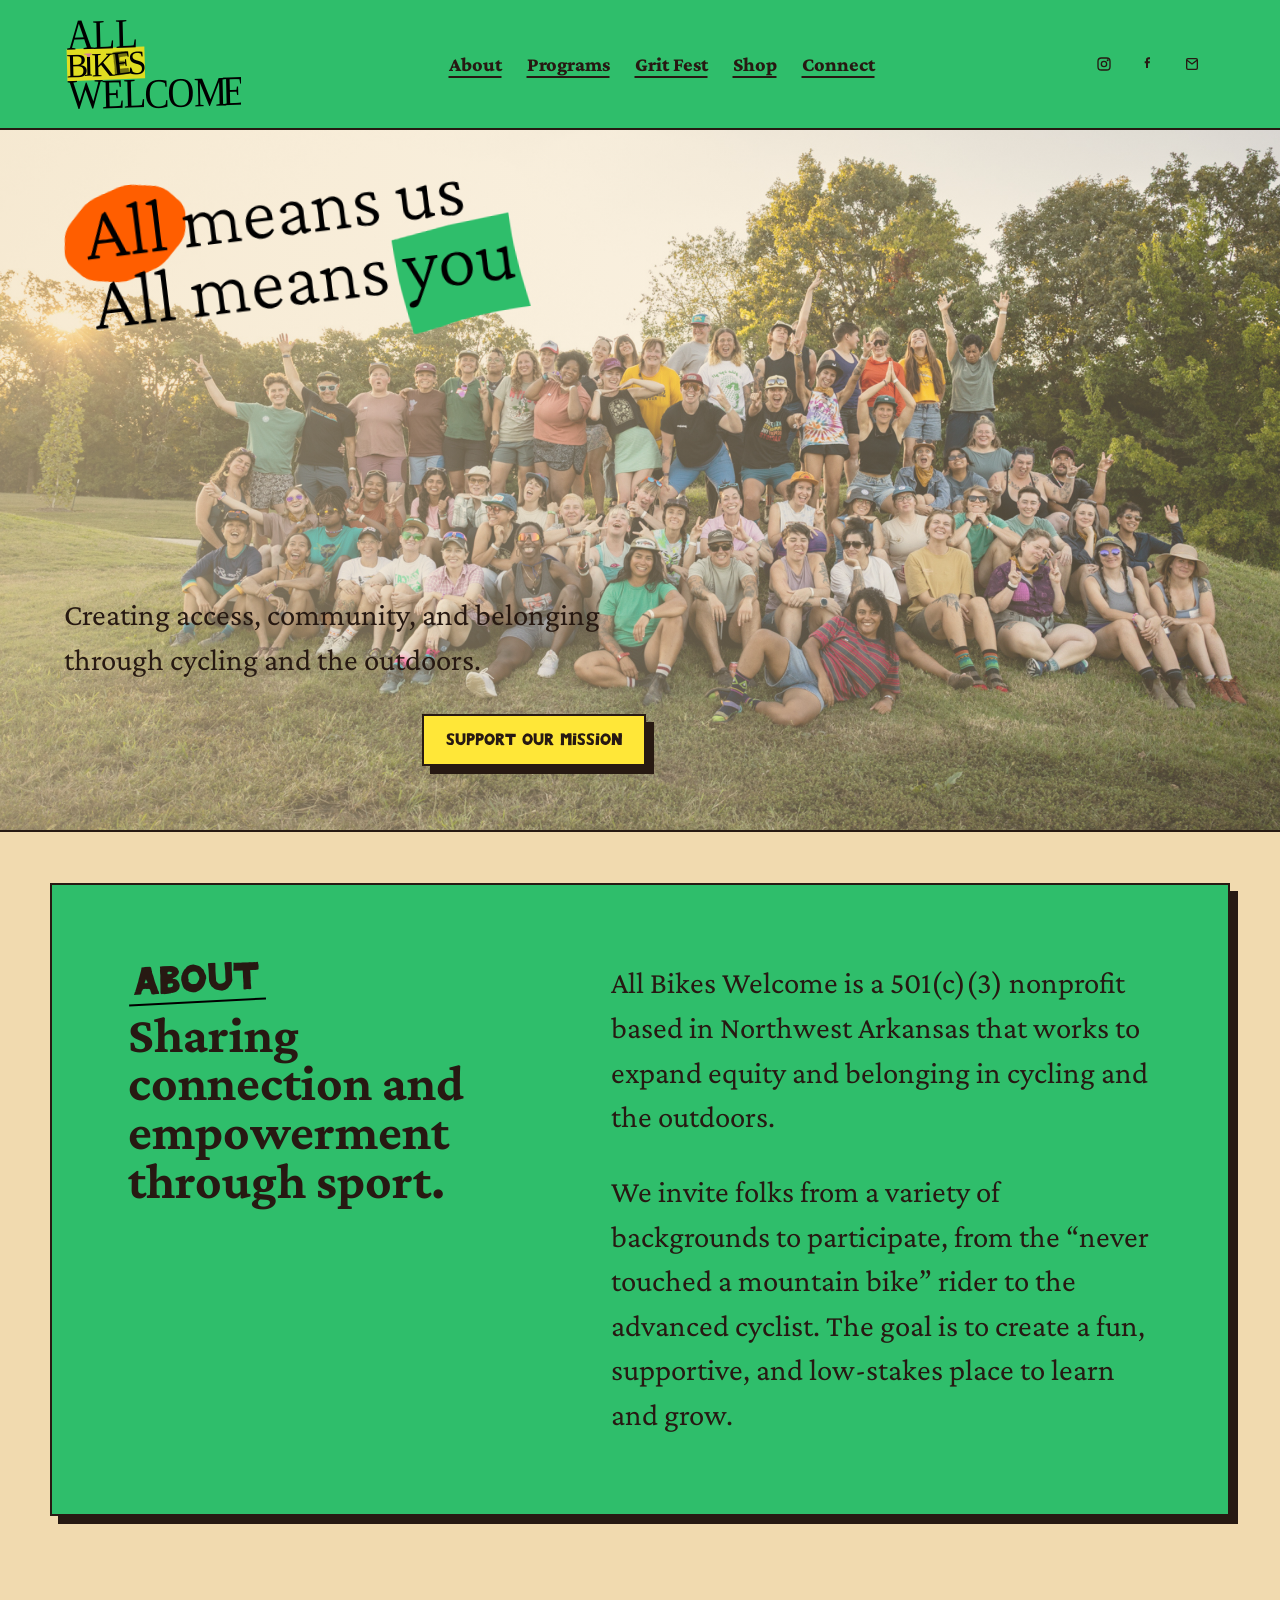
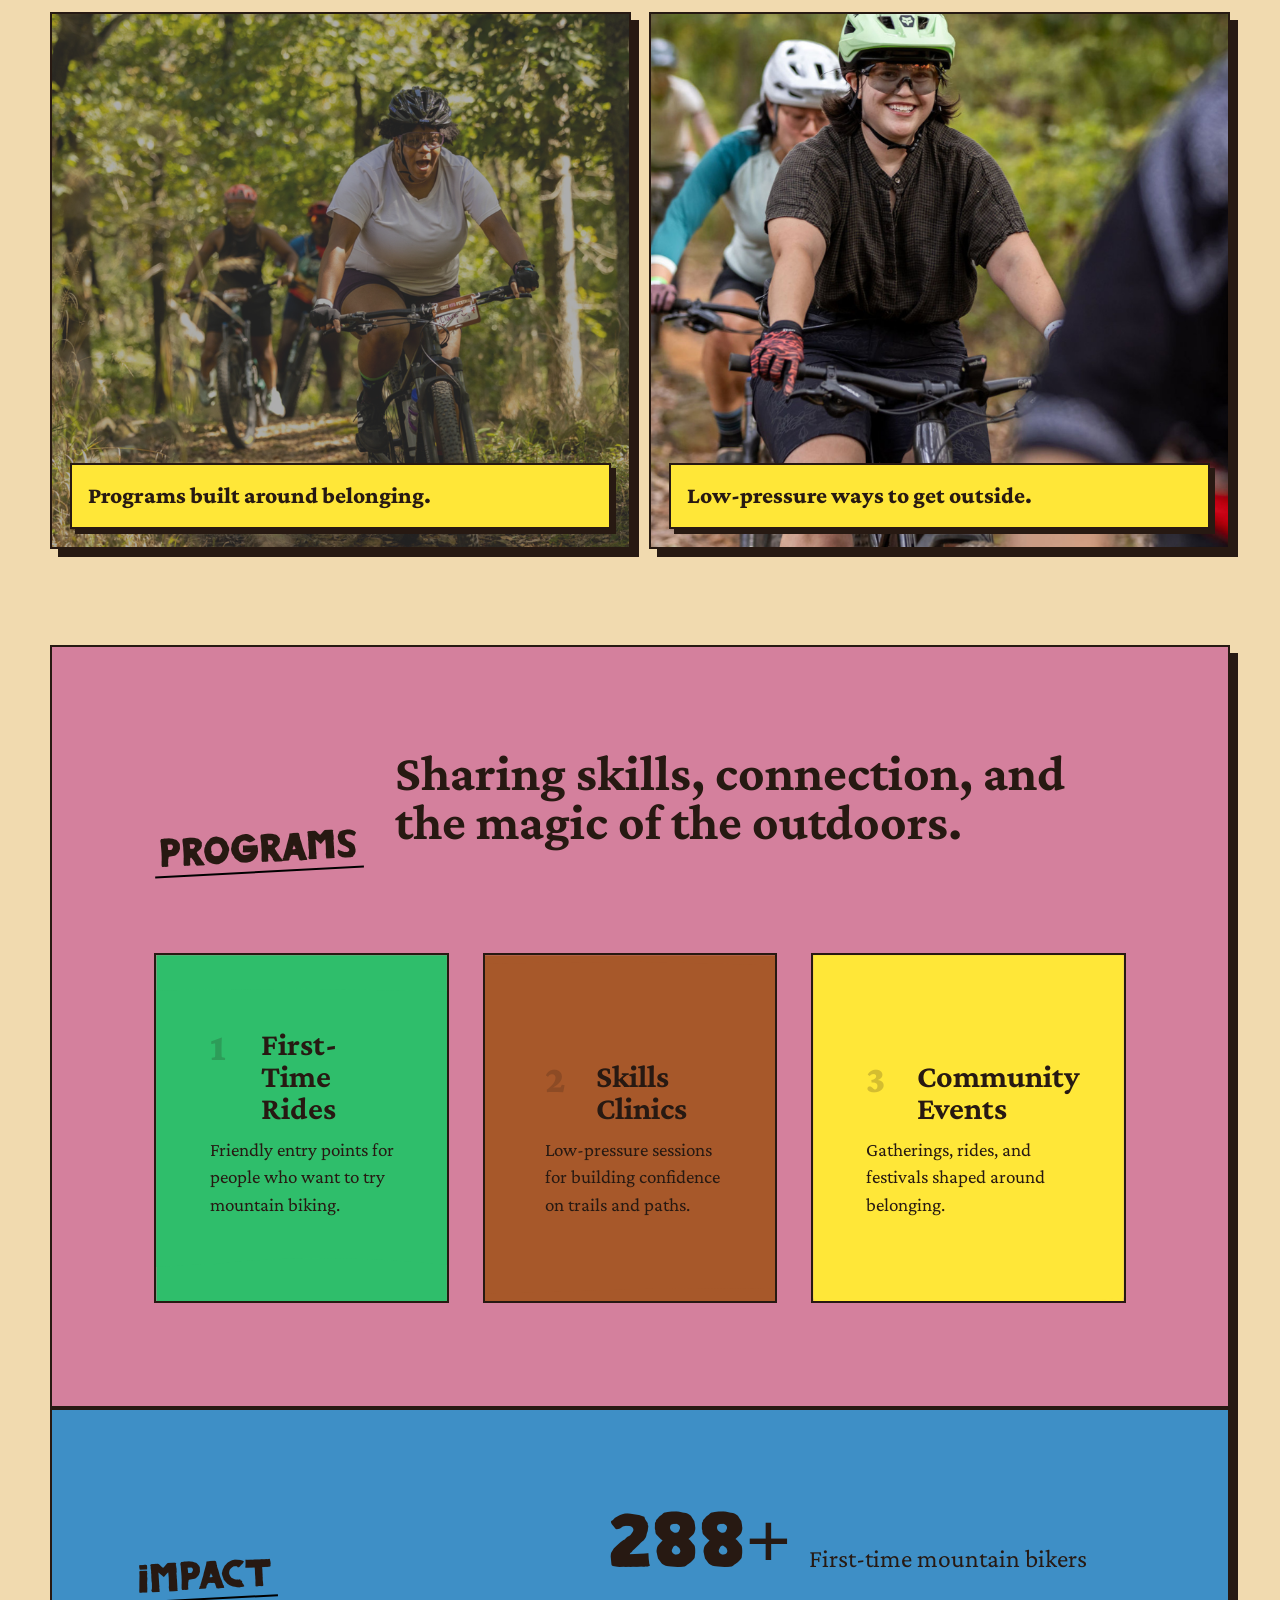
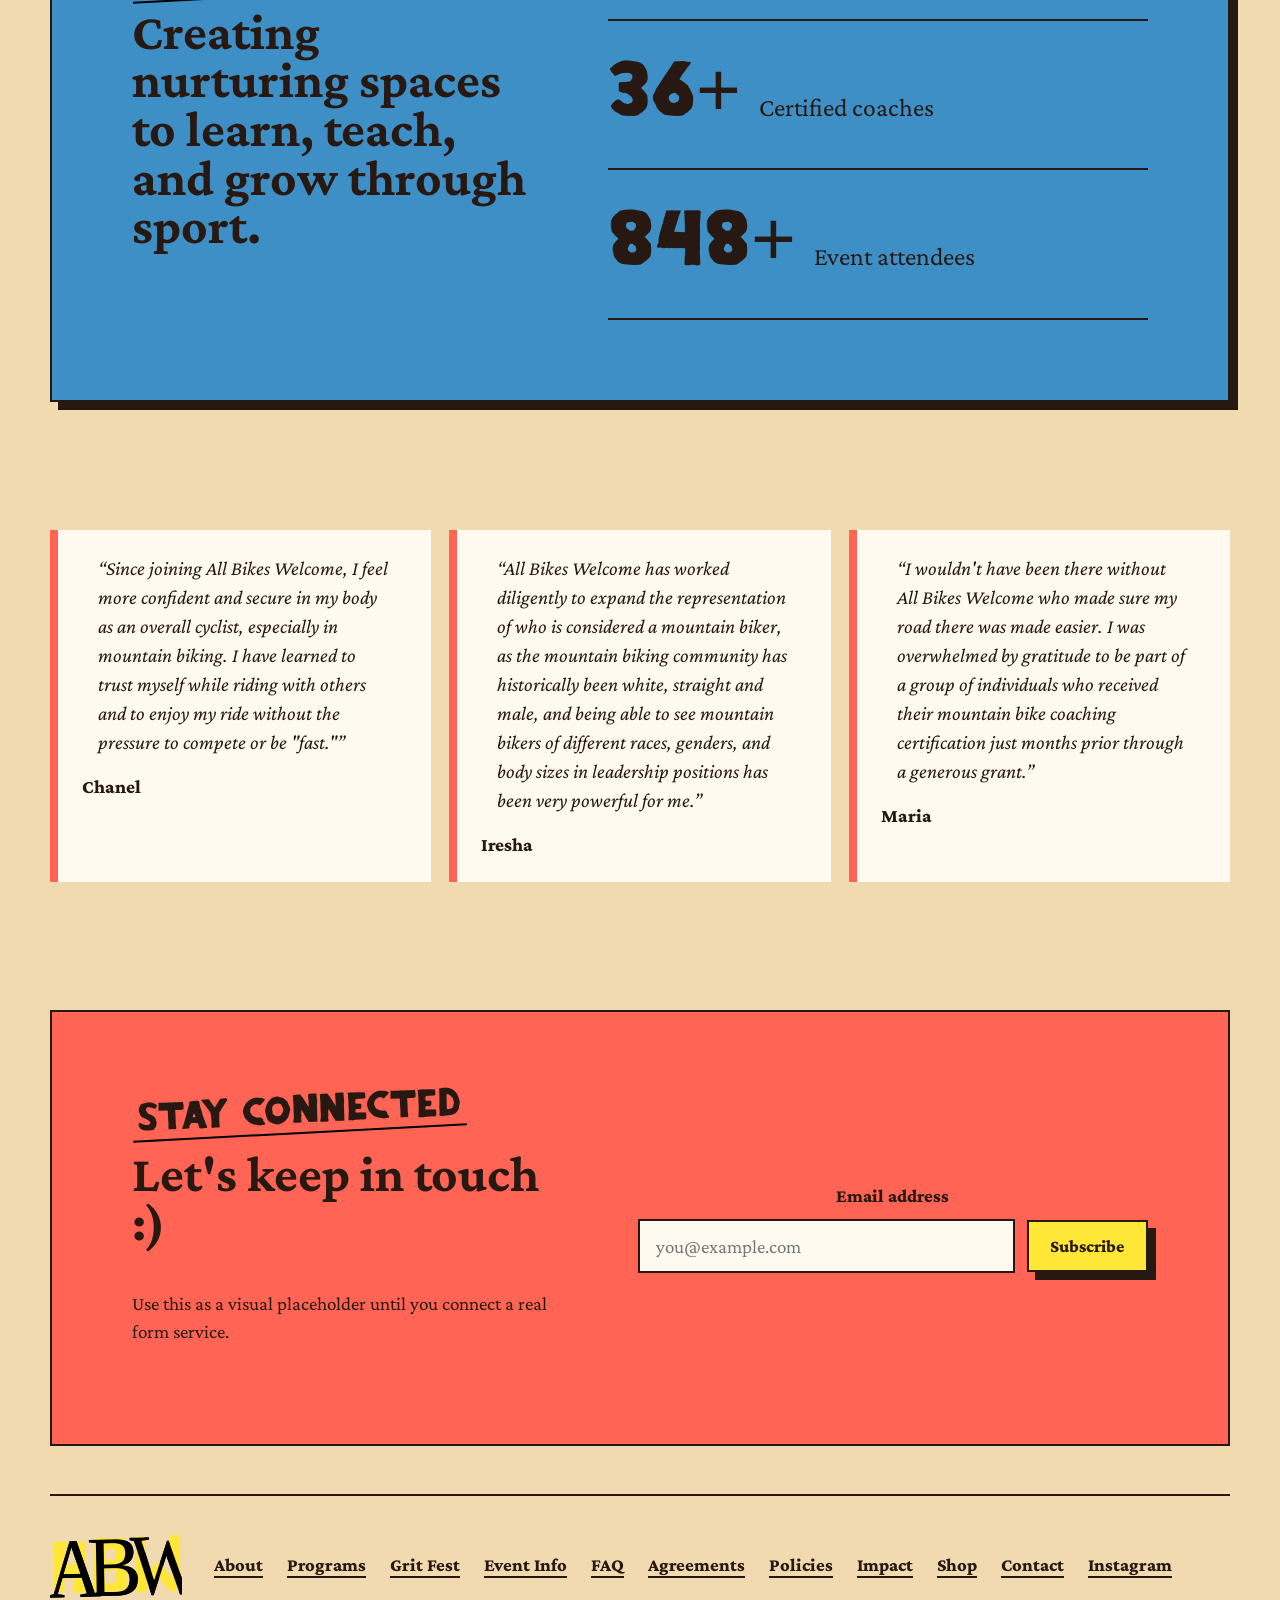
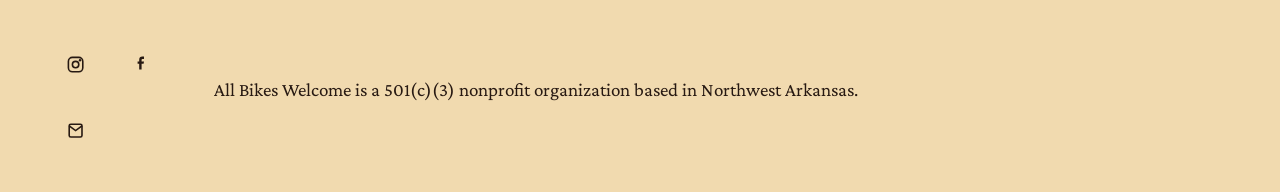
==== index.html @ 917450ff "day 2" ====
<!doctype html>
<html lang="en">
  <head>
    <meta charset="utf-8">
    <meta name="viewport" content="width=device-width, initial-scale=1">
    <title>All Bikes Welcome</title>
    <meta
      name="description"
      content="A stripped down static starter for the All Bikes Welcome website."
    >
    <link rel="stylesheet" href="styles.css">
  </head>
  <body>
    <header class="site-header">
      <a class="brand-mark" href="#top" aria-label="All Bikes Welcome home">
        <img class="logo-primary" src="assets/logo-primary.svg" alt="All Bikes Welcome">
        <img class="logo-alt" src="assets/logo-alt.svg" alt="ABW">
      </a>

      <button class="menu-toggle" type="button" aria-expanded="false" aria-controls="site-nav">
        <span></span>
        <span></span>
        <span></span>
        <span class="menu-toggle-text">Menu</span>
      </button>

      <nav class="site-nav" id="site-nav" aria-label="Primary navigation">
        <a href="#about">About</a>
        <a href="#programs">Programs</a>
        <a href="grit-fest.html">Grit Fest</a>
        <a href="shop.html">Shop</a>
        <a href="#connect">Connect</a>
      </nav>
      <div class="header-social" aria-label="Social links">
        <a class="social-button" href="https://www.instagram.com/allbikeswelcome/" target="_blank" rel="noreferrer noopener" aria-label="Instagram">
          <svg viewBox="0 0 24 24" aria-hidden="true" focusable="false">
            <rect x="3" y="3" width="18" height="18" rx="5" ry="5" fill="none" stroke="currentColor" stroke-width="2"/>
            <circle cx="12" cy="12" r="4" fill="none" stroke="currentColor" stroke-width="2"/>
            <circle cx="17.5" cy="6.5" r="1.5" fill="currentColor"/>
          </svg>
        </a>
        <a class="social-button" href="https://www.facebook.com/allbikeswelcome/" target="_blank" rel="noreferrer noopener" aria-label="Facebook">
          <svg viewBox="0 0 24 24" aria-hidden="true" focusable="false">
            <path d="M15 2h-2a4 4 0 00-4 4v2H7v3h2v7h3v-7h2.5l.5-3H12V6a1 1 0 011-1h2V2Z" fill="currentColor"/>
          </svg>
        </a>
        <a class="social-button" href="mailto:info@allbikeswelcome.org" aria-label="Email">
          <svg viewBox="0 0 24 24" aria-hidden="true" focusable="false">
            <path d="M4 6a2 2 0 012-2h12a2 2 0 012 2v12a2 2 0 01-2 2H6a2 2 0 01-2-2V6z" fill="none" stroke="currentColor" stroke-width="2"/>
            <path d="M4 6l8 6 8-6" fill="none" stroke="currentColor" stroke-width="2"/>
          </svg>
        </a>
      </div>
    </header>

    <main id="top">
      <section class="hero" aria-labelledby="hero-title">
        <img class="hero-photo" src="assets/grit-event-bg.png" alt="All Bikes Welcome community gathered outside">
        <div class="hero-copy">
          <h1 id="hero-title" class="hero-title">
            <span class="visually-hidden">All Bikes Welcome</span>
            <img class="hero-title-asset" src="assets/all-means-us-you.svg" alt="All means us. All means you.">
          </h1>
          <p>
            Creating access, community, and belonging through cycling and the outdoors.
          </p>
          <div class="hero-actions">
            <a class="button" href="https://givebutter.com/" target="_blank" rel="noreferrer">Support Our Mission</a>
          </div>
        </div>
      </section>

      <section class="intro section-grid" id="about" aria-labelledby="about-title">
        <div>
          <p class="eyebrow">About</p>
          <h2 id="about-title">Sharing connection and empowerment through sport.</h2>
        </div>
        <div class="body-copy">
          <p>
            All Bikes Welcome is a 501(c)(3) nonprofit based in Northwest Arkansas that
            works to expand equity and belonging in cycling and the outdoors.
          </p>
          <p>
            We invite folks from a variety of backgrounds to participate, from the
            “never touched a mountain bike” rider to the advanced cyclist. The goal is
            to create a fun, supportive, and low-stakes place to learn and grow.
          </p>
        </div>
      </section>

      <section class="photo-grid" aria-label="All Bikes Welcome programs in action">
        <figure>
          <img src="assets/home-community.webp" alt="All Bikes Welcome riders gathered together">
          <figcaption>Programs built around belonging.</figcaption>
        </figure>
        <figure>
          <img src="assets/home-outdoors.webp" alt="All Bikes Welcome outdoor programming">
          <figcaption>Low-pressure ways to get outside.</figcaption>
        </figure>
      </section>

      <section class="programs" id="programs" aria-labelledby="programs-title">
        <div class="section-heading">
          <p class="eyebrow">Programs</p>
          <h2 id="programs-title">Sharing skills, connection, and the magic of the outdoors.</h2>
        </div>

        <div class="card-grid">
          <article class="program-card">
            <img src="assets/squircle-1.svg" alt="">
            <h3>First-Time Rides</h3>
            <p>Friendly entry points for people who want to try mountain biking.</p>
          </article>
          <article class="program-card">
            <img src="assets/squiectangle.svg" alt="">
            <h3>Skills Clinics</h3>
            <p>Low-pressure sessions for building confidence on trails and paths.</p>
          </article>
          <article class="program-card">
            <img src="assets/squircle-2.svg" alt="">
            <h3>Community Events</h3>
            <p>Gatherings, rides, and festivals shaped around belonging.</p>
          </article>
        </div>
      </section>

      <section class="impact" id="impact" aria-labelledby="impact-title">
        <div class="impact-copy">
          <p class="eyebrow">Impact</p>
          <h2 id="impact-title">Creating nurturing spaces to learn, teach, and grow through sport.</h2>
        </div>
        <div class="stats">
          <p><strong data-count-target="300">300+</strong><span>First-time mountain bikers</span></p>
          <p><strong data-count-target="40">40+</strong><span>Certified coaches</span></p>
          <p><strong data-count-target="1000">1,000+</strong><span>Event attendees</span></p>
        </div>
      </section>

      <section class="quotes" aria-label="Community testimonials">
        <figure>
          <blockquote>
            “Since joining All Bikes Welcome, I feel more confident and secure in my body
            as an overall cyclist, especially in mountain biking. I have learned to trust
            myself while riding with others and to enjoy my ride without the pressure to
            compete or be "fast."”
          </blockquote>
          <figcaption>Chanel</figcaption>
        </figure>
        <figure>
          <blockquote>
            “All Bikes Welcome has worked diligently to expand the representation of who
            is considered a mountain biker, as the mountain biking community has historically
            been white, straight and male, and being able to see mountain bikers of different
            races, genders, and body sizes in leadership positions has been very powerful
            for me.”
          </blockquote>
          <figcaption>Iresha</figcaption>
        </figure>
        <figure>
          <blockquote>
            “I wouldn't have been there without All Bikes Welcome who made sure my road
            there was made easier. I was overwhelmed by gratitude to be part of a group
            of individuals who received their mountain bike coaching certification just
            months prior through a generous grant.”
          </blockquote>
          <figcaption>Maria</figcaption>
        </figure>
      </section>

      <section class="newsletter" id="connect" aria-labelledby="newsletter-title">
        <div>
          <p class="eyebrow">Stay Connected</p>
          <h2 id="newsletter-title">Let's keep in touch :)</h2>
          <p>Use this as a visual placeholder until you connect a real form service.</p>
        </div>
        <form class="signup-form">
          <label for="email">Email address</label>
          <div>
            <input id="email" name="email" type="email" placeholder="you@example.com">
            <button class="button" type="submit">Subscribe</button>
          </div>
        </form>
      </section>
    </main>

    <footer class="site-footer">
      <img src="assets/logo-alt.svg" alt="All Bikes Welcome">
      <div class="footer-links">
        <a href="#about">About</a>
        <a href="#programs">Programs</a>
        <a href="grit-fest.html">Grit Fest</a>
        <a href="event-info.html">Event Info</a>
        <a href="faqs.html">FAQ</a>
        <a href="community-agreements.html">Agreements</a>
        <a href="event-policies.html">Policies</a>
        <a href="impact-report.html">Impact</a>
        <a href="shop.html">Shop</a>
        <a href="#connect">Contact</a>
        <a href="https://www.instagram.com/allbikeswelcome/" target="_blank" rel="noreferrer">Instagram</a>
      </div>
      <div class="social-links" aria-label="Social links">
        <a class="social-button" href="https://www.instagram.com/allbikeswelcome/" target="_blank" rel="noreferrer noopener" aria-label="Instagram">
          <svg viewBox="0 0 24 24" aria-hidden="true" focusable="false">
            <rect x="3" y="3" width="18" height="18" rx="5" ry="5" fill="none" stroke="currentColor" stroke-width="2"/>
            <circle cx="12" cy="12" r="4" fill="none" stroke="currentColor" stroke-width="2"/>
            <circle cx="17.5" cy="6.5" r="1.5" fill="currentColor"/>
          </svg>
        </a>
        <a class="social-button" href="https://www.facebook.com/allbikeswelcome/" target="_blank" rel="noreferrer noopener" aria-label="Facebook">
          <svg viewBox="0 0 24 24" aria-hidden="true" focusable="false">
            <path d="M15 2h-2a4 4 0 00-4 4v2H7v3h2v7h3v-7h2.5l.5-3H12V6a1 1 0 011-1h2V2Z" fill="currentColor"/>
          </svg>
        </a>
        <a class="social-button" href="mailto:info@allbikeswelcome.org" aria-label="Email">
          <svg viewBox="0 0 24 24" aria-hidden="true" focusable="false">
            <path d="M4 6a2 2 0 012-2h12a2 2 0 012 2v12a2 2 0 01-2 2H6a2 2 0 01-2-2V6z" fill="none" stroke="currentColor" stroke-width="2"/>
            <path d="M4 6l8 6 8-6" fill="none" stroke="currentColor" stroke-width="2"/>
          </svg>
        </a>
      </div>
      <p>All Bikes Welcome is a 501(c)(3) nonprofit organization based in Northwest Arkansas.</p>
    </footer>
    <script src="site.js"></script>
  </body>
</html>
---- styles.css ----
@font-face {
  font-family: "Crimson Pro";
  src: url("fonts/CrimsonPro-VariableFont_wght.ttf") format("truetype");
  font-weight: 200 900;
}

@font-face {
  font-family: "Crimson Pro";
  src: url("fonts/CrimsonPro-Italic-VariableFont_wght.ttf") format("truetype");
  font-style: italic;
  font-weight: 200 900;
}

@font-face {
  font-family: "Libertario";
  src: url("fonts/LIBERTARIO.otf") format("opentype");
}

@font-face {
  font-family: "Respect Outline";
  src: url("fonts/RESPECT-Outline.otf") format("opentype");
}

:root {
  --cream: #f1daaf;
  --ink: #271912;
  --coral: #ff6455;
  --blue: #3e8fc6;
  --pink: #d4809d;
  --brown: #a7582a;
  --green: #2fbe6b;
  --yellow: #ffe738;
  --white: #fffaf0;
  --header-bg: #2fbe6b;
  --border: 2px solid var(--ink);
  --shadow: 8px 8px 0 var(--ink);
  --max-width: 1180px;
  --page-gutter: clamp(16px, 4vw, 46px);
}

* {
  box-sizing: border-box;
}

html {
  scroll-behavior: smooth;
}

body {
  margin: 0;
  background: var(--cream);
  color: var(--ink);
  font-family: "Crimson Pro", Georgia, serif;
  font-size: 19px;
  line-height: 1.45;
}

img {
  display: block;
  max-width: 100%;
}

a {
  color: inherit;
}

h1,
h2,
h3,
p {
  margin-top: 0;
}

h1,
h2 {
  line-height: 0.95;
  letter-spacing: 0;
}

h1 {
  font-family: "Libertario", Impact, sans-serif;
  font-size: clamp(3.4rem, 10vw, 8.5rem);
  font-weight: 400;
  margin-bottom: 1.25rem;
  text-transform: uppercase;
}

h2 {
  font-size: clamp(1.9rem, 4vw, 3.8rem);
  max-width: 18ch;
}

h3 {
  font-size: 2rem;
  line-height: 1;
  margin-bottom: 0.75rem;
}

.section-grid,
.programs,
.impact,
.quotes,
.newsletter,
.site-footer {
  width: min(var(--max-width), calc(100% - (var(--page-gutter) * 2)));
  margin-inline: auto;
}

.visually-hidden {
  position: absolute;
  width: 1px;
  height: 1px;
  padding: 0;
  margin: -1px;
  overflow: hidden;
  clip: rect(0 0 0 0);
  white-space: nowrap;
  border: 0;
}

.site-header {
  min-height: 102px;
  display: grid;
  grid-template-columns: auto 1fr auto;
  align-items: center;
  gap: 28px;
  width: 100%;
  margin-inline: 0;
  padding: 18px max(16px, calc((100vw - var(--max-width)) / 2 + 16px));
  background: var(--header-bg);
  border-bottom: var(--border);
  box-shadow: 0 8px 0 var(--ink);
}

.brand-mark {
  display: flex;
  align-items: center;
}

.brand-mark img {
  width: clamp(120px, 16vw, 175px);
  height: auto;
  max-width: 100%;
  transition: width 180ms ease, transform 180ms ease;
  transform-origin: left center;
}

.logo-primary {
  display: block;
}

.logo-alt {
  display: none;
}

.site-nav {
  display: flex;
  justify-content: center;
  flex-wrap: wrap;
  gap: 10px 25px;
  font-family: "Crimson Pro", Georgia, serif;
  font-size: 1.25rem;
  font-weight: 800;
}

.header-social {
  display: flex;
  align-items: center;
  gap: 0px;
}

.header-social .social-button {
  width: 44px;
  height: 44px;
}

.header-social .social-button svg {
  width: 1rem;
  height: 1rem;
}

.menu-toggle {
  display: none;
  min-width: 40px;
  height: 48px;
  padding-inline: 10px;
  place-items: center;
  grid-template-columns: 1fr auto;
  gap: 2px;
  border: var(--border);
  background: var(--yellow);
  box-shadow: 4px 4px 0 var(--ink);
  cursor: pointer;
  font-family: "Crimson Pro", Georgia, serif;
  font-size: 1.05rem;
  font-weight: 800;
  align-self: center;
  justify-self: end;
}

.menu-toggle span:not(.menu-toggle-text) {
  width: 25px;
  height: 3px;
  background: var(--ink);
  grid-column: 2;
  justify-self: center;
}

.menu-toggle-text {
  grid-column: 1;
  grid-row: 1 / span 4;
  align-self: center;
  justify-self: center;
  text-align: center;
}

.site-nav a,
.text-link,
.footer-links a {
  text-decoration-thickness: 2px;
  text-underline-offset: 5px;
}

.button {
  display: inline-flex;
  align-items: center;
  justify-content: center;
  min-height: 52px;
  padding: 0.75rem 1.35rem;
  border: var(--border);
  background: var(--yellow);
  color: var(--ink);
  box-shadow: var(--shadow);
  font-family: "Libertario", Impact, sans-serif;
  font-size: 1.05rem;
  line-height: 1;
  text-decoration: none;
  text-transform: uppercase;
}

.button-small {
  min-height: 42px;
  padding-inline: 1rem;
  box-shadow: 5px 5px 0 var(--ink);
}

.hero {
  position: relative;
  width: 100%;
  margin-inline: 0;
  min-height: clamp(620px, 78svh, 840px);
  display: grid;
  align-items: end;
  padding: clamp(28px, 5vw, 72px);
  overflow: hidden;
  border-bottom: var(--border);
}

.hero-photo {
  position: absolute;
  inset: 0;
  width: 100%;
  height: 100%;
  object-fit: cover;
  transform: scaleX(-1);
}

.hero::after {
  content: "";
  position: absolute;
  inset: 0;
  background: linear-gradient(90deg, rgba(241, 218, 175, 0.547), rgba(241, 218, 175, 0.28));
}

.hero-copy {
  z-index: 2;
  max-width: 940px;
}

.hero-title {
  margin-bottom: clamp(1.25rem, 3vw, 2rem);
}

.hero-title-asset {
  position: absolute;
  top: clamp(20px, 4vw, 72px);
  left: clamp(16px, 3vw, 72px);
  z-index: 2;
  display: block;
  width: clamp(300px, 45vw, 760px);
  max-width: 100%;
  height: auto;
  max-height: 22svh;
  object-fit: contain;
  object-position: left top;
  transform: rotate(-7deg);
  transform-origin: left top;
  filter: blur(.3px);
}

.hero-copy p {
  max-width: 620px;
  font-size: clamp(1.25rem, 2.4vw, 2rem);
}

.hero-actions {
  display: flex;
  align-items: center;
  justify-content: center;
  flex-wrap: wrap;
  gap: 24px;
  margin-top: 2rem;
}

.hero-shape {
  position: absolute;
  display: none;
  pointer-events: none;
}

.hero-blob {
  width: min(58vw, 620px);
  right: -14%;
  top: 5%;
  opacity: 0.32;
}

.hero-arrow {
  width: min(42vw, 440px);
  left: 32%;
  bottom: -9%;
  transform: rotate(-12deg);
  opacity: 0.9;
}

.eyebrow {
  display: inline-block;
  margin-bottom: 1rem;
  font-family: "Libertario", Impact, sans-serif;
  font-size: 2.5rem;
  line-height: 1;
  text-transform: uppercase;
  transform: rotate(-3deg);
   border-bottom: 2.5px solid #000;
  padding: 0px 5px 0px 5px;
  width: fit-content;
}

.section-grid {
  display: grid;
  grid-template-columns: minmax(220px, 0.75fr) minmax(0, 1fr);
  gap: clamp(24px, 6vw, 80px);
  padding-block: clamp(72px, 10vw, 140px);
  border-top: var(--border);
}

.intro {
  margin-top: clamp(28px, 4vw, 56px);
  padding: clamp(36px, 6vw, 76px);
  background: var(--green);
  border: var(--border);
  box-shadow: var(--shadow);
}

.intro .eyebrow,
.impact .eyebrow {
  margin-bottom: 0.45rem;
}

.intro h2,
.impact h2 {
  margin-bottom: 0;
}

.body-copy {
  font-size: clamp(1.25rem, 2.4vw, 2rem);
}

.body-copy p:last-child {
  margin-bottom: 0;
}

.programs {
  padding: clamp(56px, 8vw, 104px);
  background: var(--pink);
  border: var(--border);
  box-shadow: var(--shadow);
  margin-inline: auto;
  max-width: min(var(--max-width), calc(100% - (var(--page-gutter) * 2)));
  overflow: clip;
}

.card-grid {
  counter-reset: program-number;
}

.section-heading {
  display: flex;
  justify-content: space-between;
  align-items: end;
  gap: 32px;
  margin-bottom: clamp(32px, 6vw, 64px);
}

.section-heading h2 {
  max-width: 34ch;
}

.card-grid {
  display: grid;
  grid-template-columns: repeat(3, 1fr);
  gap: clamp(18px, 3vw, 34px);
  align-items: stretch;
}

.program-card {
  position: relative;
  min-height: 350px;
  display: flex;
  flex-direction: column;
  justify-content: flex-end;
  padding: clamp(42px, 5vw, 64px) clamp(32px, 4vw, 48px);
  border: var(--border);
  background: transparent;
  isolation: isolate;
  counter-increment: program-number;
}

.program-card::before {
  content: "";
  position: absolute;
  inset: 0;
  z-index: -1;
  background: center / 116% 132% no-repeat;
  clip-path: polygon(0 0, 100% 0, 100% 100%, 0 100%);
  transition: clip-path 420ms ease, background-color 300ms ease;
}

.program-card::after {
  content: "";
  position: absolute;
  inset: 8px;
  z-index: -2;
  background: var(--ink);
  clip-path: polygon(0 0, 100% 0, 100% 100%, 0 100%);
  transition: clip-path 420ms ease;
}

.program-card img {
  display: none;
}

.program-card h3,
.program-card p {
  max-width: 18rem;
}

.program-card h3 {
  position: relative;
  padding-left: 3.2rem;
}

.program-card h3::before {
  content: counter(program-number);
  position: absolute;
  left: 0;
  top: 0;
  font-size: 2.4rem;
  font-weight: 900;
  line-height: 1;
  color: rgba(39, 25, 18, 0.2);
}

.program-card:nth-child(1)::before {
  background-image: url("assets/squiectangle.svg");
  background-color: var(--green);
}

.program-card:nth-child(2)::before {
  background-image: url("assets/squircle-1.svg");
  background-color: var(--brown);
}

.program-card:nth-child(3)::before {
  background-image: url("assets/squircle-2.svg");
  background-color: var(--yellow);
}

.program-card:nth-child(1) {
  color: var(--ink);
}

.program-card:nth-child(2) {
  color: var(--ink);
}

.program-card:nth-child(3) {
  color: var(--ink);
}

.program-card:hover,
.program-card:focus-within {
  border-color: transparent;
}

.program-card:nth-child(1):hover::before,
.program-card:nth-child(1):focus-within::before,
.program-card:nth-child(1):hover::after,
.program-card:nth-child(1):focus-within::after {
  clip-path: polygon(3% 0, 98% 2%, 96% 96%, 8% 100%, 0 70%, 4% 34%);
}

.program-card:nth-child(2):hover::before,
.program-card:nth-child(2):focus-within::before,
.program-card:nth-child(2):hover::after,
.program-card:nth-child(2):focus-within::after {
  clip-path: polygon(7% 2%, 100% 5%, 95% 100%, 4% 96%, 0 48%);
}

.program-card:nth-child(3):hover::before,
.program-card:nth-child(3):focus-within::before,
.program-card:nth-child(3):hover::after,
.program-card:nth-child(3):focus-within::after {
  clip-path: polygon(0 5%, 92% 0, 100% 46%, 95% 98%, 36% 100%, 2% 92%);
}

.program-card:nth-child(1) h3,
.program-card:nth-child(1) p {
  margin-left: 3%;
}

.program-card:nth-child(2) h3,
.program-card:nth-child(2) p {
  margin-left: 6%;
}

.program-card:nth-child(3) h3,
.program-card:nth-child(3) p {
  margin-left: 2%;
}

.impact {
  display: grid;
  grid-template-columns: 0.85fr 1.15fr;
  gap: clamp(24px, 6vw, 80px);
  align-items: center;
  padding: clamp(40px, 8vw, 80px);
  background: var(--blue);
  border: var(--border);
  box-shadow: var(--shadow);
}

.impact h2 {
  max-width: 24ch;
}

.stats {
  display: grid;
  gap: 18px;
}

.stats p {
  display: grid;
  grid-template-columns: auto 1fr;
  align-items: baseline;
  gap: 18px;
  margin: 0;
  padding-bottom: 18px;
  border-bottom: var(--border);
}

.stats strong {
  font-family: "Libertario", Impact, sans-serif;
  font-size: clamp(2.5rem, 6vw, 5rem);
  font-weight: 400;
}

.stats span {
  font-size: clamp(1.15rem, 2vw, 1.6rem);
}

.image-band {
  position: relative;
  width: min(var(--max-width), calc(100% - (var(--page-gutter) * 2)));
  min-height: clamp(360px, 52vw, 620px);
  display: grid;
  align-items: end;
  margin: clamp(60px, 9vw, 120px) auto;
  border: var(--border);
  box-shadow: var(--shadow);
  overflow: hidden;
}

.image-band img {
  position: absolute;
  inset: 0;
  width: 100%;
  height: 100%;
  object-fit: cover;
}

.image-band::after {
  content: "";
  position: absolute;
  inset: 0;
  background: linear-gradient(180deg, rgba(39, 25, 18, 0.05), rgba(39, 25, 18, 0.62));
}

.image-band div {
  position: relative;
  z-index: 1;
  max-width: 760px;
  padding: clamp(28px, 6vw, 64px);
  color: var(--white);
}

.image-band h2 {
  max-width: 12ch;
}

.image-band-grit {
  min-height: auto;
  grid-template-columns: minmax(0, 1fr) auto;
  align-items: center;
  gap: clamp(24px, 6vw, 80px);
  padding: clamp(48px, 8vw, 96px) 0;
  border: 0;
  box-shadow: none;
  background: transparent;
  overflow: visible;
}

.image-band-grit img {
  position: static;
  width: min(38vw, 420px);
  height: auto;
  object-fit: contain;
  justify-self: end;
}

.image-band-grit::after {
  content: none;
}

.image-band-grit div {
  max-width: 760px;
  padding: 0;
  color: var(--ink);
}

.grit-kicker {
  display: inline-block;
  max-width: 9ch;
  margin: 0 0 clamp(18px, 3vw, 30px);
  font-family: "Libertario", Impact, sans-serif;
  font-size: clamp(2.4rem, 6.5vw, 6.2rem);
  line-height: 0.9;
  text-transform: uppercase;
  transform: rotate(-4deg);
  transform-origin: left center;
}

.photo-grid {
  width: min(var(--max-width), calc(100% - (var(--page-gutter) * 2)));
  display: grid;
  grid-template-columns: 1fr 1fr;
  gap: 18px;
  margin: clamp(56px, 8vw, 96px) auto;
}

.photo-grid figure {
  position: relative;
  min-height: clamp(320px, 42vw, 560px);
  margin: 0;
  padding: 0;
  border: var(--border);
  background: var(--white);
  box-shadow: var(--shadow);
  overflow: hidden;
}

.photo-grid img {
  position: absolute;
  inset: 0;
  width: 100%;
  height: 100%;
  object-fit: cover;
  display: block;
}

.photo-grid iframe {
  position: absolute;
  inset: 0;
  width: 100%;
  height: 100%;
  border: 0;
}

.photo-grid figcaption {
  position: absolute;
  left: 18px;
  right: 18px;
  bottom: 18px;
  padding: 14px 16px;
  background: var(--yellow);
  border: var(--border);
  box-shadow: 5px 5px 0 var(--ink);
  font-family: "Crimson Pro", Georgia, serif;
  font-size: clamp(1.1rem, 2vw, 1.45rem);
  font-weight: 800;
}

.photo-grid-grit {
  margin-top: 0;
}

.photo-grid-grit figure {
  aspect-ratio: 16 / 9;
  min-height: auto;
}

.photo-grid-grit .flower-tile {
  object-fit: contain;
  padding: clamp(28px, 6vw, 78px);
  background: var(--pink);
}

.photo-grid-grit figcaption {
  background: var(--pink);
}

.quotes {
  display: grid;
  grid-template-columns: repeat(3, 1fr);
  gap: 18px;
  padding-block: clamp(72px, 10vw, 140px);
}

figure {
  margin: 0;
  padding: 24px;
  border-left: 8px solid var(--coral);
  background: var(--white);
}

blockquote {
  margin: 0 1rem 1rem;
  font-size: clamp(1.25rem, 2vw, 1.25rem);
  font-style: italic;
}

figcaption {
  font-family: "Crimson Pro", Georgia, serif;
  font-weight: 800;
}

.newsletter {
  position: relative;
  display: grid;
  grid-template-columns: 0.85fr 1fr;
  gap: clamp(24px, 6vw, 72px);
  align-items: center;
  padding: clamp(40px, 8vw, 80px);
  margin-bottom: 3rem;
  background: var(--coral);
  border: var(--border);
  overflow: hidden;
}

.newsletter-pointer {
  display: none;
}

.newsletter-oval {
  width: 100%;
}

.newsletter-arrow {
  display: none;
}

.signup-form {
  position: relative;
  z-index: 2;
  display: grid;
  justify-items: center;
}

.signup-form label {
  display: block;
  margin-bottom: 10px;
  font-family: "Crimson Pro", Georgia, serif;
  font-size: 1.15rem;
  font-weight: 800;
}

.signup-form div {
  display: flex;
  gap: 12px;
  width: min(100%, 560px);
  justify-content: center;
}

.signup-form input {
  min-width: 0;
  flex: 1;
  min-height: 54px;
  border: var(--border);
  padding: 0 16px;
  background: var(--white);
  color: var(--ink);
  font: inherit;
}

.signup-form .button {
  font-family: "Crimson Pro", Georgia, serif;
  font-size: 1.1rem;
  font-weight: 800;
  text-transform: none;
  align-self: center;
}

.site-footer {
  display: grid;
  grid-template-columns: 140px 1fr;
  gap: 24px;
  align-items: center;
  padding-block: 36px;
  border-top: var(--border);
}

.site-footer img {
  width: 132px;
}

.site-footer p {
  grid-column: 2;
  margin: 0;
}

.footer-links {
  display: flex;
  flex-wrap: wrap;
  gap: 16px 24px;
  font-family: "Crimson Pro", Georgia, serif;
  font-size: 1.15rem;
  font-weight: 800;
}

.social-links {
  display: flex;
  flex-wrap: wrap;
  gap: 14px;
  margin-top: 1rem;
}

.social-button {
  display: inline-flex;
  align-items: center;
  justify-content: center;
  width: 52px;
  height: 52px;
  border: none;
  background: url('assets/light%20bend%20square.svg') no-repeat center /;
  color: var(--ink);
  text-decoration: none;
}

.social-button:hover,
.social-button:focus-visible {
  background-color: var(--white);
  transform: translateY(-1px);
  outline-offset: 3px;
}



.social-button svg {
  width: 1.2rem;
  height: 1.2rem;
}

.page-hero,
.grit-hero,
.grit-intro,
.grit-band,
.grit-info,
.grit-cta {
  width: min(var(--max-width), calc(100% - (var(--page-gutter) * 2)));
  margin-inline: auto;
}

.page-hero {
  min-height: calc(100svh - 102px);
  display: grid;
  align-content: center;
  padding-block: clamp(72px, 12vw, 160px);
  border-top: var(--border);
}

.compact-page-hero {
  min-height: auto;
  padding-block: clamp(56px, 9vw, 110px);
}

.page-hero p {
  max-width: 660px;
  font-size: clamp(1.3rem, 2.4vw, 2rem);
}

.page-hero .button {
  justify-self: start;
  margin-top: 1rem;
}

.grit-hero {
  min-height: clamp(680px, 82svh, 860px);
  display: grid;
  grid-template-columns: minmax(0, 1fr) minmax(260px, 0.42fr);
  gap: clamp(28px, 6vw, 80px);
  align-items: end;
  position: relative;
  padding: clamp(36px, 6vw, 78px) clamp(18px, 3vw, 34px);
  border-top: var(--border);
  border-bottom: var(--border);
  overflow: hidden;
  isolation: isolate;
}

.grit-hero::before {
  content: none;
}

.grit-hero::after {
  content: "";
  position: absolute;
  inset: 0;
  z-index: -1;
  background: linear-gradient(180deg, rgba(241, 218, 175, 0.15), rgba(241, 218, 175, 0.46) 62%, rgba(241, 218, 175, 0.72));
}

.grit-hero-bg {
  position: absolute;
  inset: 0;
  z-index: -2;
  background: url("assets/grit-event-bg.png") center / cover no-repeat;
  filter: saturate(1.05) contrast(1.02);
}

.grit-hero h1 {
  max-width: 10ch;
  font-size: clamp(3.3rem, 8vw, 7rem);
}

.grit-hero p {
  max-width: 760px;
  font-size: clamp(1.35rem, 2.6vw, 2.25rem);
}

.grit-hero-copy {
  align-self: end;
  padding-top: clamp(220px, 32svh, 360px);
}

.grit-date-card {
  position: relative;
  display: grid;
  gap: 0.35rem;
  padding: clamp(32px, 5vw, 54px);
  border: var(--border);
  background: var(--yellow);
  box-shadow: var(--shadow);
}

.grit-marquee {
  width: 100%;
  display: flex;
  gap: 0;
  overflow: hidden;
  border-block: var(--border);
  background: var(--yellow);
  color: var(--ink);
}

.grit-marquee div {
  flex: 0 0 auto;
  display: flex;
  align-items: center;
  gap: 24px;
  min-width: 100%;
  padding: 16px 12px;
  animation: grit-scroll 28s linear infinite;
}

.grit-marquee span {
  font-family: "Crimson Pro", Georgia, serif;
  font-weight: 800;
  font-size: clamp(1.1rem, 2vw, 1.55rem);
  white-space: nowrap;
}

.grit-marquee span::after {
  content: "•";
  margin-left: 24px;
}

@keyframes grit-scroll {
  to {
    transform: translateX(-100%);
  }
}

.grit-date-card::before {
  content: "";
  position: absolute;
  inset: 12px;
  z-index: -1;
  background: url("assets/squiectangle.svg") center / 100% 100% no-repeat;
  transform: rotate(-3deg);
}

.grit-date-card p {
  margin: 0;
  font-family: "Libertario", Impact, sans-serif;
  font-size: clamp(1.6rem, 3vw, 2.5rem);
  line-height: 1;
}

.grit-date-card strong,
.grit-date-card span {
  font-size: clamp(1.25rem, 2vw, 1.7rem);
}

.grit-band {
  position: relative;
  padding: clamp(54px, 8vw, 86px);
  background: var(--green);
  border: var(--border);
  box-shadow: var(--shadow);
}

.grit-band h2 {
  max-width: 13ch;
  margin-bottom: clamp(32px, 5vw, 52px);
}

.purpose-grid,
.info-list {
  display: grid;
  grid-template-columns: repeat(3, 1fr);
  gap: 18px;
}

.purpose-grid article,
.info-list article {
  padding: 24px;
  background: var(--white);
  border-left: 8px solid var(--coral);
}

.grit-info {
  padding-block: clamp(72px, 10vw, 140px);
}

.grit-info .section-heading h2 {
  width: 100%;
  max-width: none;
}

.info-list {
  grid-template-columns: repeat(4, 1fr);
}

.info-list article:nth-child(2) {
  border-left-color: var(--blue);
}

.info-list article:nth-child(3) {
  border-left-color: var(--green);
}

.info-list article:nth-child(4) {
  border-left-color: var(--yellow);
}

.grit-cta {
  position: relative;
  display: grid;
  grid-template-columns: auto 1fr auto;
  gap: clamp(20px, 4vw, 44px);
  align-items: center;
  padding: clamp(40px, 7vw, 72px);
  margin-bottom: 80px;
  background: var(--pink);
  border: var(--border);
  overflow: hidden;
}

.grit-cta img {
  width: min(22vw, 190px);
  transform: rotate(-8deg);
}

.grit-cta h2 {
  max-width: 12ch;
}

.grit-cta p:last-child {
  max-width: 600px;
  font-size: clamp(1.2rem, 2vw, 1.6rem);
}

.content-stack,
.faq-list {
  width: min(var(--max-width), calc(100% - (var(--page-gutter) * 2)));
  display: grid;
  gap: 18px;
  margin: clamp(56px, 9vw, 110px) auto;
}

.content-stack article,
.faq-list details {
  padding: clamp(24px, 4vw, 42px);
  background: var(--white);
  border-left: 8px solid var(--coral);
}

.content-stack article:nth-child(2n),
.faq-list details:nth-child(2n) {
  border-left-color: var(--blue);
}

.content-stack article:nth-child(3n),
.faq-list details:nth-child(3n) {
  border-left-color: var(--green);
}

.content-stack h2 {
  max-width: none;
  font-size: clamp(2rem, 4vw, 3.8rem);
}

.content-stack ul {
  margin: 0;
  padding-left: 1.2rem;
}

.event-overview,
.event-accordion {
  width: min(var(--max-width), calc(100% - (var(--page-gutter) * 2)));
  margin-inline: auto;
}

.event-overview {
  position: relative;
  display: grid;
  grid-template-columns: minmax(280px, 0.9fr) minmax(280px, 0.8fr);
  gap: clamp(22px, 4vw, 54px);
  align-items: start;
  min-height: clamp(560px, 64vw, 760px);
  padding: clamp(28px, 5vw, 58px);
  margin-block: clamp(44px, 8vw, 96px);
  overflow: hidden;
}

.event-overview > img {
  position: absolute;
  inset: 0;
  width: 100%;
  height: 100%;
  object-fit: cover;
  border: var(--border);
  box-shadow: var(--shadow);
}

.event-overview::after {
  content: "";
  position: absolute;
  inset: 0;
  background: linear-gradient(90deg, rgba(241, 218, 175, 0.2), rgba(241, 218, 175, 0.68));
}

.event-title-card,
.event-basics-card {
  position: relative;
  z-index: 1;
  padding: clamp(24px, 4vw, 42px);
  border: var(--border);
  box-shadow: var(--shadow);
}

.event-title-card {
  background: var(--green);
}

.event-basics-card {
  grid-column: 2;
  align-self: end;
  margin-top: auto;
  background: var(--yellow);
}

.event-overview h1 {
  font-size: clamp(3rem, 8vw, 7rem);
}

.event-overview h2 {
  max-width: 11ch;
  font-size: clamp(2rem, 4vw, 4rem);
}

.event-overview p:last-child {
  font-size: clamp(1.15rem, 2vw, 1.45rem);
}

.event-accordion {
  display: grid;
  gap: 14px;
  margin-bottom: clamp(64px, 10vw, 120px);
}

.event-accordion details {
  background: var(--white);
  border-left: 8px solid var(--coral);
}

.event-accordion details:nth-child(2n) {
  border-left-color: var(--blue);
}

.event-accordion details:nth-child(3n) {
  border-left-color: var(--green);
}

.event-accordion summary {
  position: relative;
  display: block;
  list-style: none;
  cursor: pointer;
  padding: clamp(22px, 4vw, 36px) clamp(22px, 4vw, 36px) clamp(22px, 4vw, 36px) clamp(48px, 6vw, 74px);
  font-family: "Crimson Pro", Georgia, serif;
  font-size: clamp(1.55rem, 2.6vw, 2.5rem);
  font-weight: 800;
  transition: background-color 180ms ease, transform 180ms ease;
}

.event-accordion summary::-webkit-details-marker {
  display: none;
}

.event-accordion summary::before {
  content: "";
  position: absolute;
  left: clamp(20px, 3vw, 34px);
  top: 50%;
  width: 0;
  height: 0;
  border-top: 9px solid transparent;
  border-bottom: 9px solid transparent;
  border-left: 14px solid var(--ink);
  transform: translateY(-50%);
  transition: transform 180ms ease;
}

.event-accordion details[open] summary::before {
  transform: translateY(-50%) rotate(90deg);
}

.event-accordion summary:hover,
.event-accordion summary:focus-visible {
  background: var(--blue);
  outline: 0;
}

.event-detail-body {
  display: grid;
  grid-template-columns: minmax(220px, 0.42fr) minmax(0, 1fr);
  gap: clamp(20px, 4vw, 44px);
  align-items: center;
  padding: 0 clamp(22px, 4vw, 36px) clamp(24px, 4vw, 40px);
}

.event-detail-body img {
  width: 100%;
  aspect-ratio: 4 / 3;
  object-fit: cover;
  border: var(--border);
}

.event-accordion details:nth-child(even) .event-detail-body img {
  order: 2;
}

.event-detail-body p,
.event-detail-body li {
  font-size: clamp(1.1rem, 2vw, 1.35rem);
}

.event-detail-wide {
  grid-template-columns: minmax(220px, 0.34fr) minmax(0, 1fr);
}

.timeline-days {
  display: grid;
  grid-template-columns: repeat(2, 1fr);
  gap: 14px;
  padding: 0 clamp(22px, 4vw, 36px) clamp(24px, 4vw, 40px);
}

.event-detail-body .timeline-days {
  padding: 0;
}

.timeline-days article {
  padding: 18px;
  background: var(--blue);
  border: var(--border);
}

.timeline-days article:nth-child(2) {
  background: var(--green);
}

.timeline-days article:nth-child(3) {
  background: var(--pink);
}

.timeline-days article:nth-child(4) {
  background: var(--yellow);
}

.timeline-days h2 {
  max-width: none;
  font-family: "Libertario", Impact, sans-serif;
  font-size: 1.4rem;
  text-transform: uppercase;
}

.packing-list {
  display: flex;
  flex-wrap: wrap;
  gap: 10px;
  padding: 0 clamp(22px, 4vw, 36px) clamp(24px, 4vw, 40px);
}

.event-detail-body .packing-list {
  padding: 0;
}

.packing-list span {
  padding: 8px 12px;
  background: var(--yellow);
  border: var(--border);
  font-family: "Crimson Pro", Georgia, serif;
  font-weight: 800;
}

.two-column-copy {
  grid-template-columns: repeat(2, 1fr);
}

.faq-list summary {
  cursor: pointer;
  font-size: clamp(1.35rem, 2.6vw, 2rem);
  font-weight: 800;
}

.faq-list p {
  max-width: 780px;
  margin: 1rem 0 0;
  font-size: clamp(1.15rem, 2vw, 1.45rem);
}

.report-impact {
  margin-block: clamp(48px, 8vw, 96px);
}

@media (max-width: 1100px) {
  .card-grid,
  .quotes,
  .purpose-grid,
  .info-list {
    grid-template-columns: repeat(2, minmax(0, 1fr));
  }

  .impact,
  .newsletter,
  .grit-cta,
  .event-overview {
    grid-template-columns: 1fr;
  }

  .impact-copy h2,
  .newsletter h2,
  .grit-cta h2,
  .event-overview h2 {
    max-width: none;
  }

  .grit-cta img {
    width: min(30vw, 190px);
  }

  .event-basics-card {
    grid-column: 1;
  }
}

@media (max-width: 980px) {
  .site-header {
    grid-template-columns: 1fr auto;
    align-items: start;
    padding-inline: var(--page-gutter);
  }

  .logo-primary {
    display: none;
  }

  .logo-alt {
    display: block;
    width: clamp(20px, 5vw, 32px);
    height: auto;
    max-height: 56px;
  }

  .menu-toggle {
    display: grid;
    grid-column: 2;
    grid-row: 1;
    justify-self: end;
  }

  .site-nav {
    display: none;
    grid-column: 1 / -1;
    grid-row: 2;
    justify-content: flex-start;
    padding-top: 18px;
  }

  .site-header.nav-open .site-nav {
    display: flex;
  }

  .header-social {
    display: none;
  }

  .hero,
  .section-grid,
  .event-overview,
  .event-detail-body,
  .grit-hero,
  .image-band-grit {
    grid-template-columns: 1fr;
  }

  .hero {
    min-height: auto;
    padding: clamp(140px, 38vw, 260px) 20px 42px;
  }

  .hero-title-asset {
    width: clamp(230px, 5vw, 420px);
    left: clamp(14px, 4vw, 48px);
    top: clamp(18px, 4vw, 42px);
    max-height: 42svh;
  }

  .hero-logo {
    max-width: 440px;
  }

  .section-heading {
    display: block;
  }

  .card-grid,
  .photo-grid,
  .quotes,
  .purpose-grid,
  .info-list,
  .timeline-days,
  .two-column-copy {
    grid-template-columns: 1fr;
  }

  .image-band-grit {
    gap: 24px;
  }

  .image-band-grit img {
    justify-self: start;
    width: min(68vw, 360px);
  }

  .program-card {
    min-height: 220px;
    padding: 30px 28px;
  }

  .photo-grid figure {
    min-height: 320px;
  }

  .photo-grid-grit figure {
    min-height: auto;
  }

  .event-overview {
    min-height: auto;
    padding: 20px;
  }

  .event-overview > img {
    position: relative;
    grid-column: 1;
    aspect-ratio: 4 / 3;
  }

  .event-overview::after {
    content: none;
  }

  .event-title-card,
  .event-basics-card {
    grid-column: 1;
  }

  .event-accordion details:nth-child(even) .event-detail-body img {
    order: 0;
  }

  .signup-form div {
    flex-direction: column;
  }

  .site-footer {
    grid-template-columns: 1fr;
  }

  .site-footer p {
    grid-column: auto;
  }

  .newsletter-pointer {
    display: none;
  }
}

@media (max-width: 560px) {
  body {
    font-size: 17px;
  }

  .hero,
  .section-grid,
  .programs,
  .impact,
  .quotes,
  .newsletter,
  .site-footer {
    width: min(var(--max-width), calc(100% - (var(--page-gutter) * 2)));
  }

  .hero {
    width: 100%;
  }

  .button {
    width: 100%;
  }

  .site-header {
    width: 100%;
  }

  .section-grid,
  .programs,
  .impact,
  .newsletter,
  .site-footer,
  .content-stack,
  .faq-list,
  .event-overview,
  .event-accordion,
  .page-hero,
  .grit-hero,
  .grit-intro,
  .grit-band,
  .grit-info,
  .grit-cta,
  .photo-grid,
  .image-band {
    width: min(var(--max-width), calc(100% - (var(--page-gutter) * 2)));
  }

  .menu-toggle {
    min-width: 46px;
  }

  .program-card {
    min-height: 200px;
    padding: 26px 24px;
  }

  .hero-actions {
    align-items: center;
  }

  .hero-actions .button {
    width: auto;
    min-height: 46px;
    padding: 0.65rem 1.1rem;
    font-size: 0.95rem;
  }

  .stats p {
    grid-template-columns: 1fr;
    gap: 0;
  }

  .signup-form div {
    width: 100%;
    align-items: center;
  }

  .event-accordion summary {
    padding-left: 56px;
  }

  .photo-grid figure {
    min-height: 260px;
  }

  .site-header {
    grid-template-columns: 1fr auto;
  }

  .site-nav {
    grid-row: 2;
  }
}
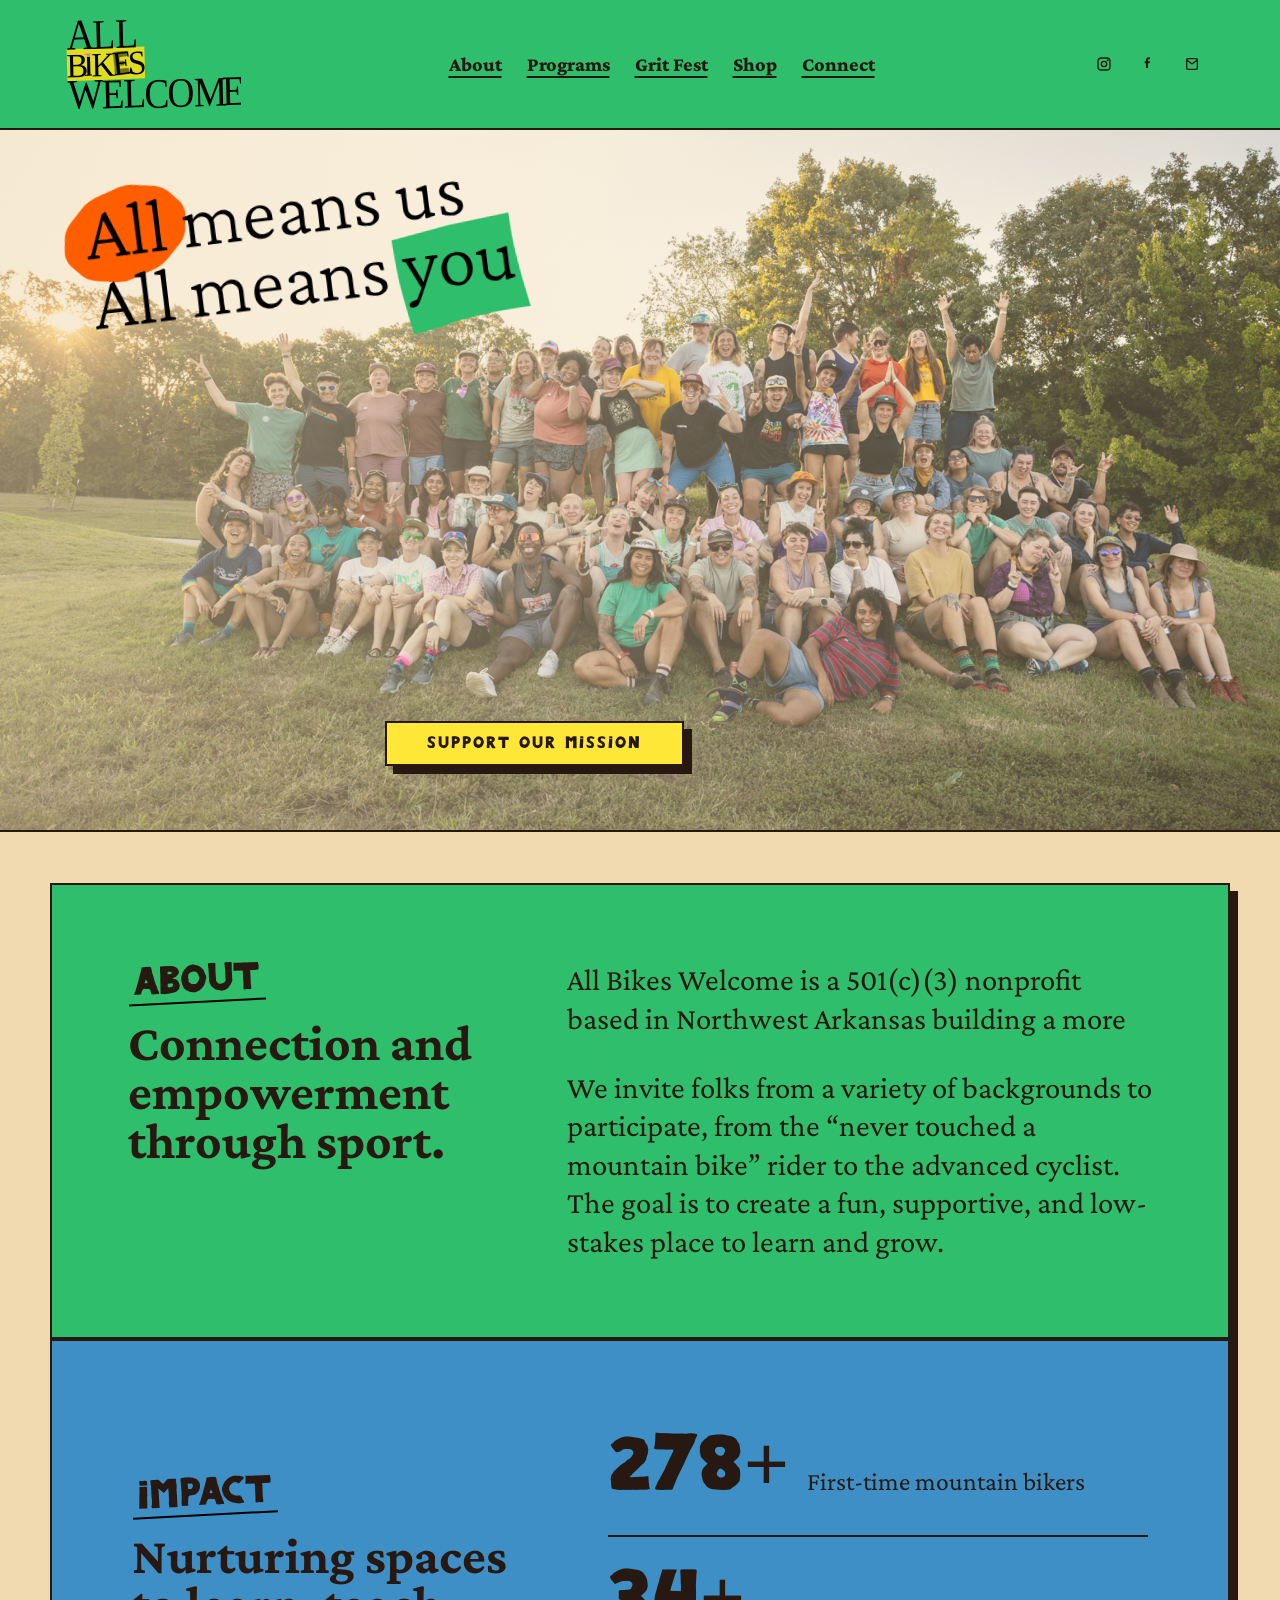
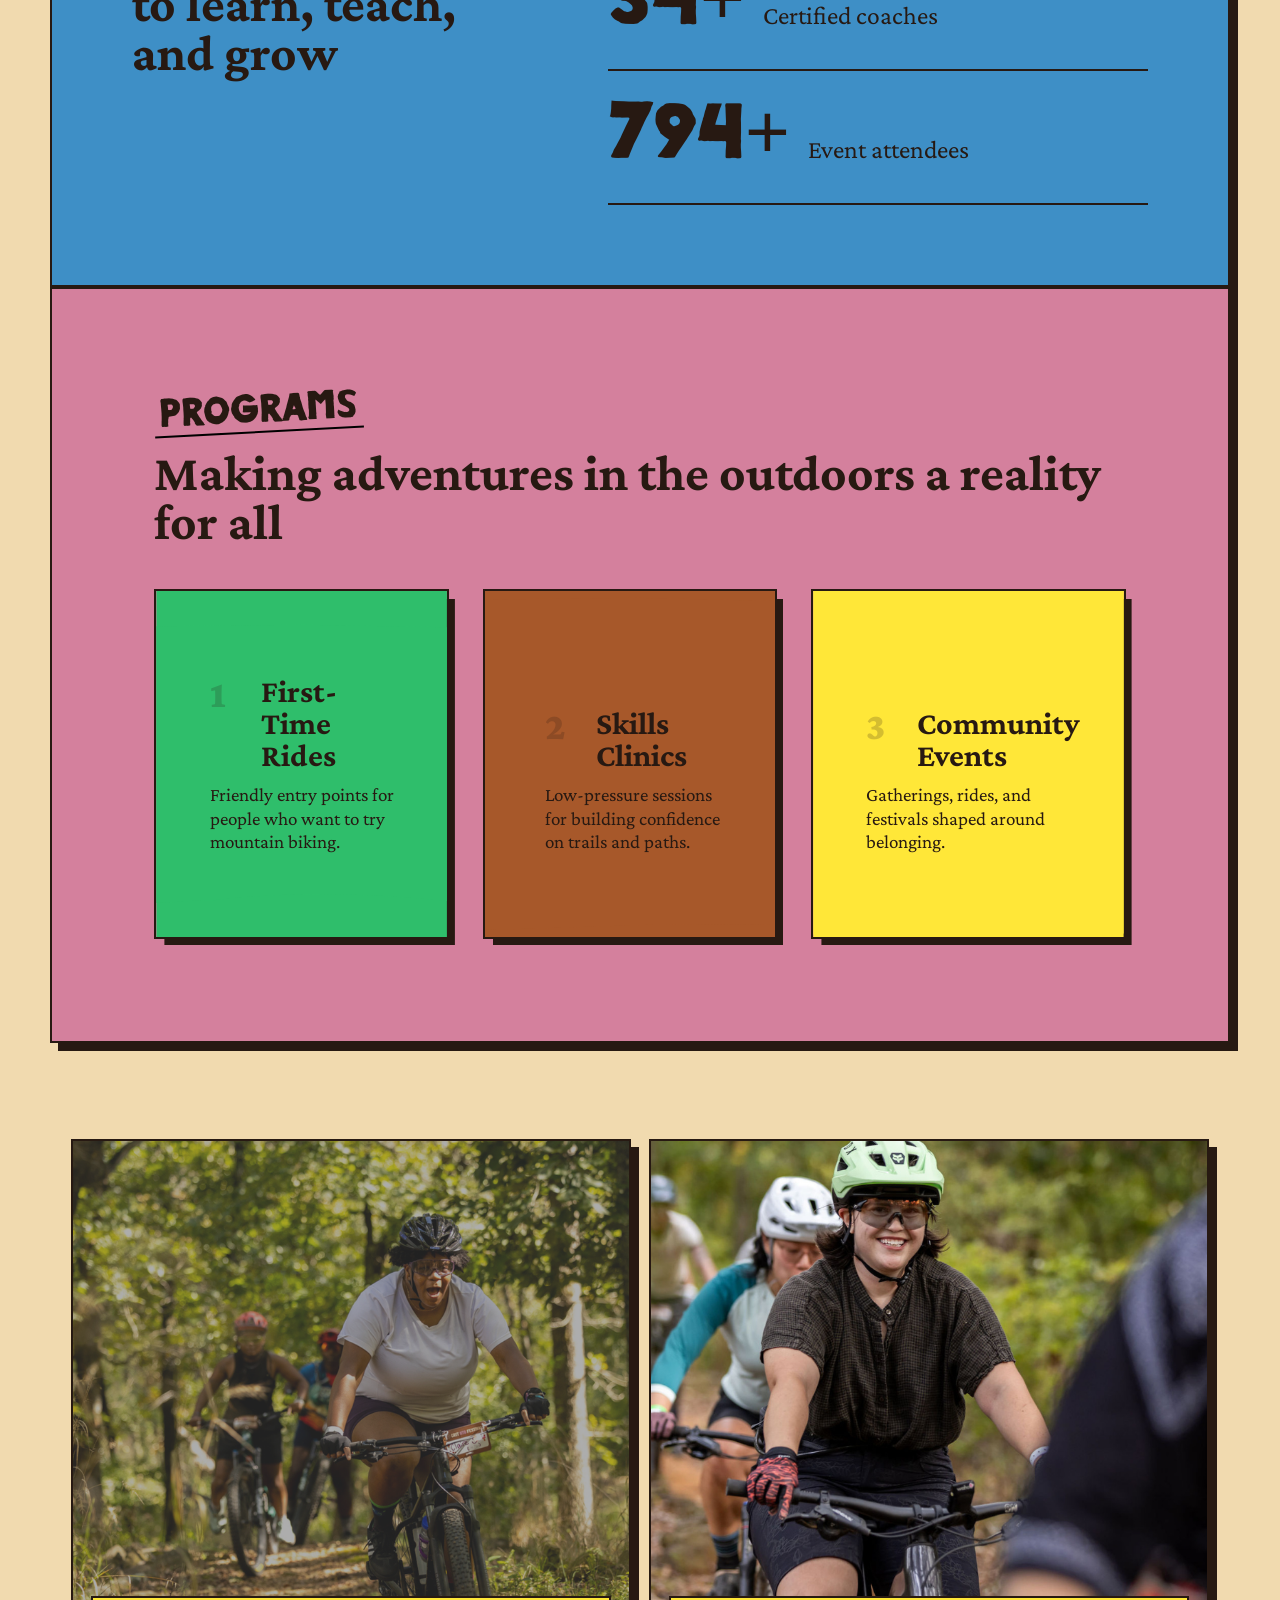
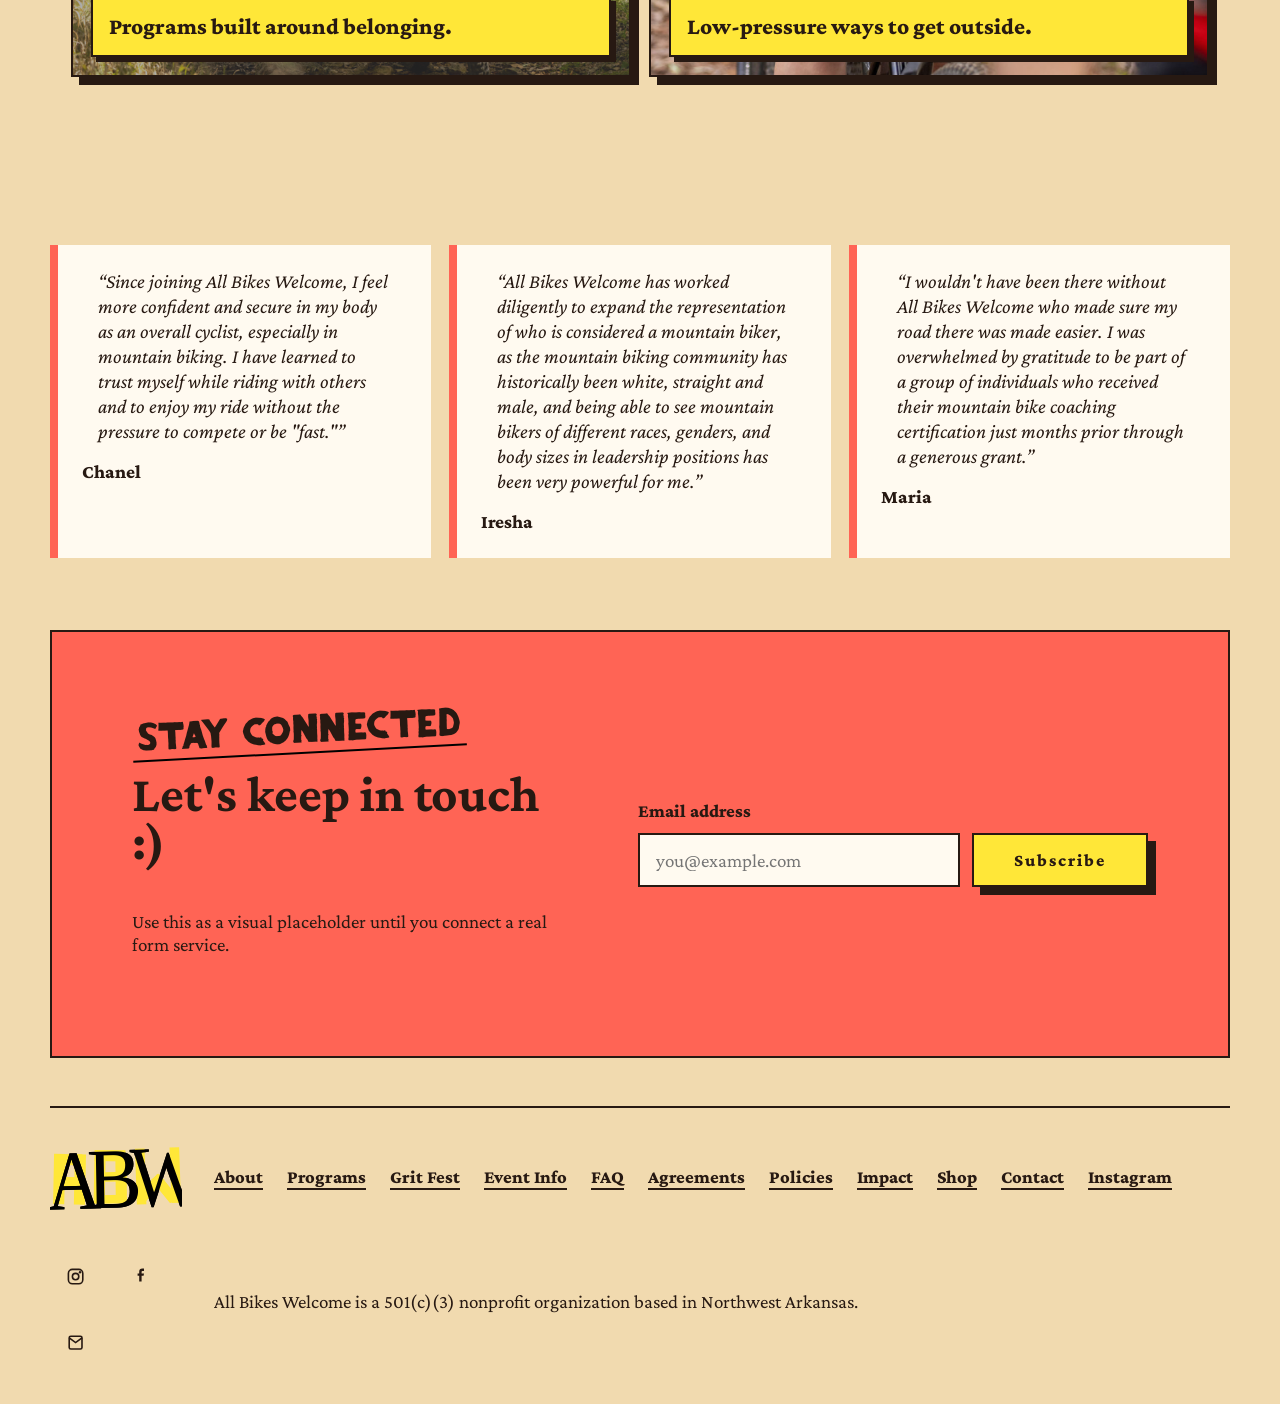
==== commit 98c0ffda: "new index" ====
--- a/index.html
+++ b/index.html
@@ -14,14 +14,14 @@
     <header class="site-header">
       <a class="brand-mark" href="#top" aria-label="All Bikes Welcome home">
         <img class="logo-primary" src="assets/logo-primary.svg" alt="All Bikes Welcome">
-        <img class="logo-alt" src="assets/logo-alt.svg" alt="ABW">
+        <img class="logo-alt" src="assets/ABW-Header Logo.svg" alt="ABW">
       </a>
 
       <button class="menu-toggle" type="button" aria-expanded="false" aria-controls="site-nav">
         <span></span>
         <span></span>
         <span></span>
-        <span class="menu-toggle-text">Menu</span>
+        <span class="menu-toggle-text"></span>
       </button>
 
       <nav class="site-nav" id="site-nav" aria-label="Primary navigation">
@@ -62,7 +62,6 @@
             <img class="hero-title-asset" src="assets/all-means-us-you.svg" alt="All means us. All means you.">
           </h1>
           <p>
-            Creating access, community, and belonging through cycling and the outdoors.
           </p>
           <div class="hero-actions">
             <a class="button" href="https://givebutter.com/" target="_blank" rel="noreferrer">Support Our Mission</a>
@@ -71,14 +70,14 @@
       </section>
 
       <section class="intro section-grid" id="about" aria-labelledby="about-title">
-        <div>
+        <div class="section-heading">
+
           <p class="eyebrow">About</p>
-          <h2 id="about-title">Sharing connection and empowerment through sport.</h2>
+          <h2 id="about-title">Connection and empowerment through sport.</h2>
         </div>
         <div class="body-copy">
           <p>
-            All Bikes Welcome is a 501(c)(3) nonprofit based in Northwest Arkansas that
-            works to expand equity and belonging in cycling and the outdoors.
+            All Bikes Welcome is a 501(c)(3) nonprofit based in Northwest Arkansas building a more 
           </p>
           <p>
             We invite folks from a variety of backgrounds to participate, from the
@@ -88,23 +87,23 @@
         </div>
       </section>
 
-      <section class="photo-grid" aria-label="All Bikes Welcome programs in action">
-        <figure>
-          <img src="assets/home-community.webp" alt="All Bikes Welcome riders gathered together">
-          <figcaption>Programs built around belonging.</figcaption>
-        </figure>
-        <figure>
-          <img src="assets/home-outdoors.webp" alt="All Bikes Welcome outdoor programming">
-          <figcaption>Low-pressure ways to get outside.</figcaption>
-        </figure>
-      </section>
-
+      <section class="impact" id="impact" aria-labelledby="impact-title">
+        <div class="section-heading">
+          <p class="eyebrow">Impact</p>
+          <h2 id="impact-title">Nurturing spaces to learn, teach, and grow</h2>
+        </div>
+        <div class="stats">
+          <p><strong data-count-target="300">300+</strong><span>First-time mountain bikers</span></p>
+          <p><strong data-count-target="40">40+</strong><span>Certified coaches</span></p>
+          <p><strong data-count-target="1000">1,000+</strong><span>Event attendees</span></p>
+        </div>
+      </section>
+      
       <section class="programs" id="programs" aria-labelledby="programs-title">
         <div class="section-heading">
           <p class="eyebrow">Programs</p>
-          <h2 id="programs-title">Sharing skills, connection, and the magic of the outdoors.</h2>
-        </div>
-
+          <h2 id="programs-title">Making adventures in the outdoors a reality for all</h2>
+        </div> 
         <div class="card-grid">
           <article class="program-card">
             <img src="assets/squircle-1.svg" alt="">
@@ -122,19 +121,26 @@
             <p>Gatherings, rides, and festivals shaped around belonging.</p>
           </article>
         </div>
-      </section>
-
-      <section class="impact" id="impact" aria-labelledby="impact-title">
-        <div class="impact-copy">
-          <p class="eyebrow">Impact</p>
-          <h2 id="impact-title">Creating nurturing spaces to learn, teach, and grow through sport.</h2>
-        </div>
-        <div class="stats">
-          <p><strong data-count-target="300">300+</strong><span>First-time mountain bikers</span></p>
-          <p><strong data-count-target="40">40+</strong><span>Certified coaches</span></p>
-          <p><strong data-count-target="1000">1,000+</strong><span>Event attendees</span></p>
-        </div>
-      </section>
+      </section>  
+      
+
+      <section class="photo-grid" aria-label="All Bikes Welcome programs in action">
+        
+        <figure>
+          <img src="assets/home-community.webp" alt="All Bikes Welcome riders gathered together">
+          <figcaption>Programs built around belonging.</figcaption>
+        </figure>
+        <figure>
+          <img src="assets/home-outdoors.webp" alt="All Bikes Welcome outdoor programming">
+          <figcaption>Low-pressure ways to get outside.</figcaption>
+        </figure>
+      </section>
+
+
+
+       
+
+
 
       <section class="quotes" aria-label="Community testimonials">
         <figure>
--- a/styles.css
+++ b/styles.css
@@ -35,7 +35,6 @@
   --border: 2px solid var(--ink);
   --shadow: 8px 8px 0 var(--ink);
   --max-width: 1180px;
-  --page-gutter: clamp(16px, 4vw, 46px);
 }
 
 * {
@@ -52,7 +51,7 @@
   color: var(--ink);
   font-family: "Crimson Pro", Georgia, serif;
   font-size: 19px;
-  line-height: 1.45;
+  line-height: 1.25;
 }
 
 img {
@@ -102,7 +101,7 @@
 .quotes,
 .newsletter,
 .site-footer {
-  width: min(var(--max-width), calc(100% - (var(--page-gutter) * 2)));
+  width: min(var(--max-width), calc(100% - 92px));
   margin-inline: auto;
 }
 
@@ -203,15 +202,12 @@
   height: 3px;
   background: var(--ink);
   grid-column: 2;
-  justify-self: center;
 }
 
 .menu-toggle-text {
   grid-column: 1;
   grid-row: 1 / span 4;
   align-self: center;
-  justify-self: center;
-  text-align: center;
 }
 
 .site-nav a,
@@ -225,8 +221,7 @@
   display: inline-flex;
   align-items: center;
   justify-content: center;
-  min-height: 52px;
-  padding: 0.75rem 1.35rem;
+  padding: .75rem 2.5rem;
   border: var(--border);
   background: var(--yellow);
   color: var(--ink);
@@ -234,6 +229,7 @@
   font-family: "Libertario", Impact, sans-serif;
   font-size: 1.05rem;
   line-height: 1;
+  letter-spacing: 2px;
   text-decoration: none;
   text-transform: uppercase;
 }
@@ -348,8 +344,7 @@
 
 .section-grid {
   display: grid;
-  grid-template-columns: minmax(220px, 0.75fr) minmax(0, 1fr);
-  gap: clamp(24px, 6vw, 80px);
+  grid-template-columns: minmax(220px, .75fr) minmax(0, 1fr);
   padding-block: clamp(72px, 10vw, 140px);
   border-top: var(--border);
 }
@@ -362,16 +357,6 @@
   box-shadow: var(--shadow);
 }
 
-.intro .eyebrow,
-.impact .eyebrow {
-  margin-bottom: 0.45rem;
-}
-
-.intro h2,
-.impact h2 {
-  margin-bottom: 0;
-}
-
 .body-copy {
   font-size: clamp(1.25rem, 2.4vw, 2rem);
 }
@@ -386,8 +371,7 @@
   border: var(--border);
   box-shadow: var(--shadow);
   margin-inline: auto;
-  max-width: min(var(--max-width), calc(100% - (var(--page-gutter) * 2)));
-  overflow: clip;
+  max-width: min(var(--max-width), calc(100% - 32px));
 }
 
 .card-grid {
@@ -395,11 +379,11 @@
 }
 
 .section-heading {
-  display: flex;
+  display: ;
   justify-content: space-between;
   align-items: end;
   gap: 32px;
-  margin-bottom: clamp(32px, 6vw, 64px);
+  margin-bottom: clamp(32px, 0vw, 64px);
 }
 
 .section-heading h2 {
@@ -410,7 +394,6 @@
   display: grid;
   grid-template-columns: repeat(3, 1fr);
   gap: clamp(18px, 3vw, 34px);
-  align-items: stretch;
 }
 
 .program-card {
@@ -439,7 +422,7 @@
 .program-card::after {
   content: "";
   position: absolute;
-  inset: 8px;
+  inset: 8px -8px -8px 8px;
   z-index: -2;
   background: var(--ink);
   clip-path: polygon(0 0, 100% 0, 100% 100%, 0 100%);
@@ -581,7 +564,7 @@
 
 .image-band {
   position: relative;
-  width: min(var(--max-width), calc(100% - (var(--page-gutter) * 2)));
+  width: min(var(--max-width), calc(100% - 32px));
   min-height: clamp(360px, 52vw, 620px);
   display: grid;
   align-items: end;
@@ -661,7 +644,7 @@
 }
 
 .photo-grid {
-  width: min(var(--max-width), calc(100% - (var(--page-gutter) * 2)));
+  width: min(var(--max-width), calc(100% - 142px));
   display: grid;
   grid-template-columns: 1fr 1fr;
   gap: 18px;
@@ -733,7 +716,7 @@
   display: grid;
   grid-template-columns: repeat(3, 1fr);
   gap: 18px;
-  padding-block: clamp(72px, 10vw, 140px);
+  padding-block: clamp(72px, 1vw, 140px);
 }
 
 figure {
@@ -782,8 +765,6 @@
 .signup-form {
   position: relative;
   z-index: 2;
-  display: grid;
-  justify-items: center;
 }
 
 .signup-form label {
@@ -797,8 +778,6 @@
 .signup-form div {
   display: flex;
   gap: 12px;
-  width: min(100%, 560px);
-  justify-content: center;
 }
 
 .signup-form input {
@@ -817,7 +796,6 @@
   font-size: 1.1rem;
   font-weight: 800;
   text-transform: none;
-  align-self: center;
 }
 
 .site-footer {
@@ -886,7 +864,7 @@
 .grit-band,
 .grit-info,
 .grit-cta {
-  width: min(var(--max-width), calc(100% - (var(--page-gutter) * 2)));
+  width: min(var(--max-width), calc(100% - 32px));
   margin-inline: auto;
 }
 
@@ -1112,7 +1090,7 @@
 
 .content-stack,
 .faq-list {
-  width: min(var(--max-width), calc(100% - (var(--page-gutter) * 2)));
+  width: min(var(--max-width), calc(100% - 32px));
   display: grid;
   gap: 18px;
   margin: clamp(56px, 9vw, 110px) auto;
@@ -1147,7 +1125,7 @@
 
 .event-overview,
 .event-accordion {
-  width: min(var(--max-width), calc(100% - (var(--page-gutter) * 2)));
+  width: min(var(--max-width), calc(100% - 32px));
   margin-inline: auto;
 }
 
@@ -1375,42 +1353,11 @@
   margin-block: clamp(48px, 8vw, 96px);
 }
 
-@media (max-width: 1100px) {
-  .card-grid,
-  .quotes,
-  .purpose-grid,
-  .info-list {
-    grid-template-columns: repeat(2, minmax(0, 1fr));
-  }
-
-  .impact,
-  .newsletter,
-  .grit-cta,
-  .event-overview {
-    grid-template-columns: 1fr;
-  }
-
-  .impact-copy h2,
-  .newsletter h2,
-  .grit-cta h2,
-  .event-overview h2 {
-    max-width: none;
-  }
-
-  .grit-cta img {
-    width: min(30vw, 190px);
-  }
-
-  .event-basics-card {
-    grid-column: 1;
-  }
-}
-
-@media (max-width: 980px) {
+@media (max-width: 850px) {
   .site-header {
     grid-template-columns: 1fr auto;
     align-items: start;
-    padding-inline: var(--page-gutter);
+    padding-inline: 16px;
   }
 
   .logo-primary {
@@ -1449,10 +1396,12 @@
 
   .hero,
   .section-grid,
+  .impact,
+  .newsletter,
   .event-overview,
   .event-detail-body,
   .grit-hero,
-  .image-band-grit {
+  .grit-cta {
     grid-template-columns: 1fr;
   }
 
@@ -1486,15 +1435,6 @@
     grid-template-columns: 1fr;
   }
 
-  .image-band-grit {
-    gap: 24px;
-  }
-
-  .image-band-grit img {
-    justify-self: start;
-    width: min(68vw, 360px);
-  }
-
   .program-card {
     min-height: 220px;
     padding: 30px 28px;
@@ -1561,7 +1501,7 @@
   .quotes,
   .newsletter,
   .site-footer {
-    width: min(var(--max-width), calc(100% - (var(--page-gutter) * 2)));
+    width: min(100% - 90px, var(--max-width));
   }
 
   .hero {
@@ -1569,31 +1509,12 @@
   }
 
   .button {
-    width: 100%;
+    width: 72%;
+      padding: .75rem .5rem;
   }
 
   .site-header {
     width: 100%;
-  }
-
-  .section-grid,
-  .programs,
-  .impact,
-  .newsletter,
-  .site-footer,
-  .content-stack,
-  .faq-list,
-  .event-overview,
-  .event-accordion,
-  .page-hero,
-  .grit-hero,
-  .grit-intro,
-  .grit-band,
-  .grit-info,
-  .grit-cta,
-  .photo-grid,
-  .image-band {
-    width: min(var(--max-width), calc(100% - (var(--page-gutter) * 2)));
   }
 
   .menu-toggle {
@@ -1606,14 +1527,7 @@
   }
 
   .hero-actions {
-    align-items: center;
-  }
-
-  .hero-actions .button {
-    width: auto;
-    min-height: 46px;
-    padding: 0.65rem 1.1rem;
-    font-size: 0.95rem;
+    align-items: stretch;
   }
 
   .stats p {
@@ -1621,19 +1535,6 @@
     gap: 0;
   }
 
-  .signup-form div {
-    width: 100%;
-    align-items: center;
-  }
-
-  .event-accordion summary {
-    padding-left: 56px;
-  }
-
-  .photo-grid figure {
-    min-height: 260px;
-  }
-
   .site-header {
     grid-template-columns: 1fr auto;
   }
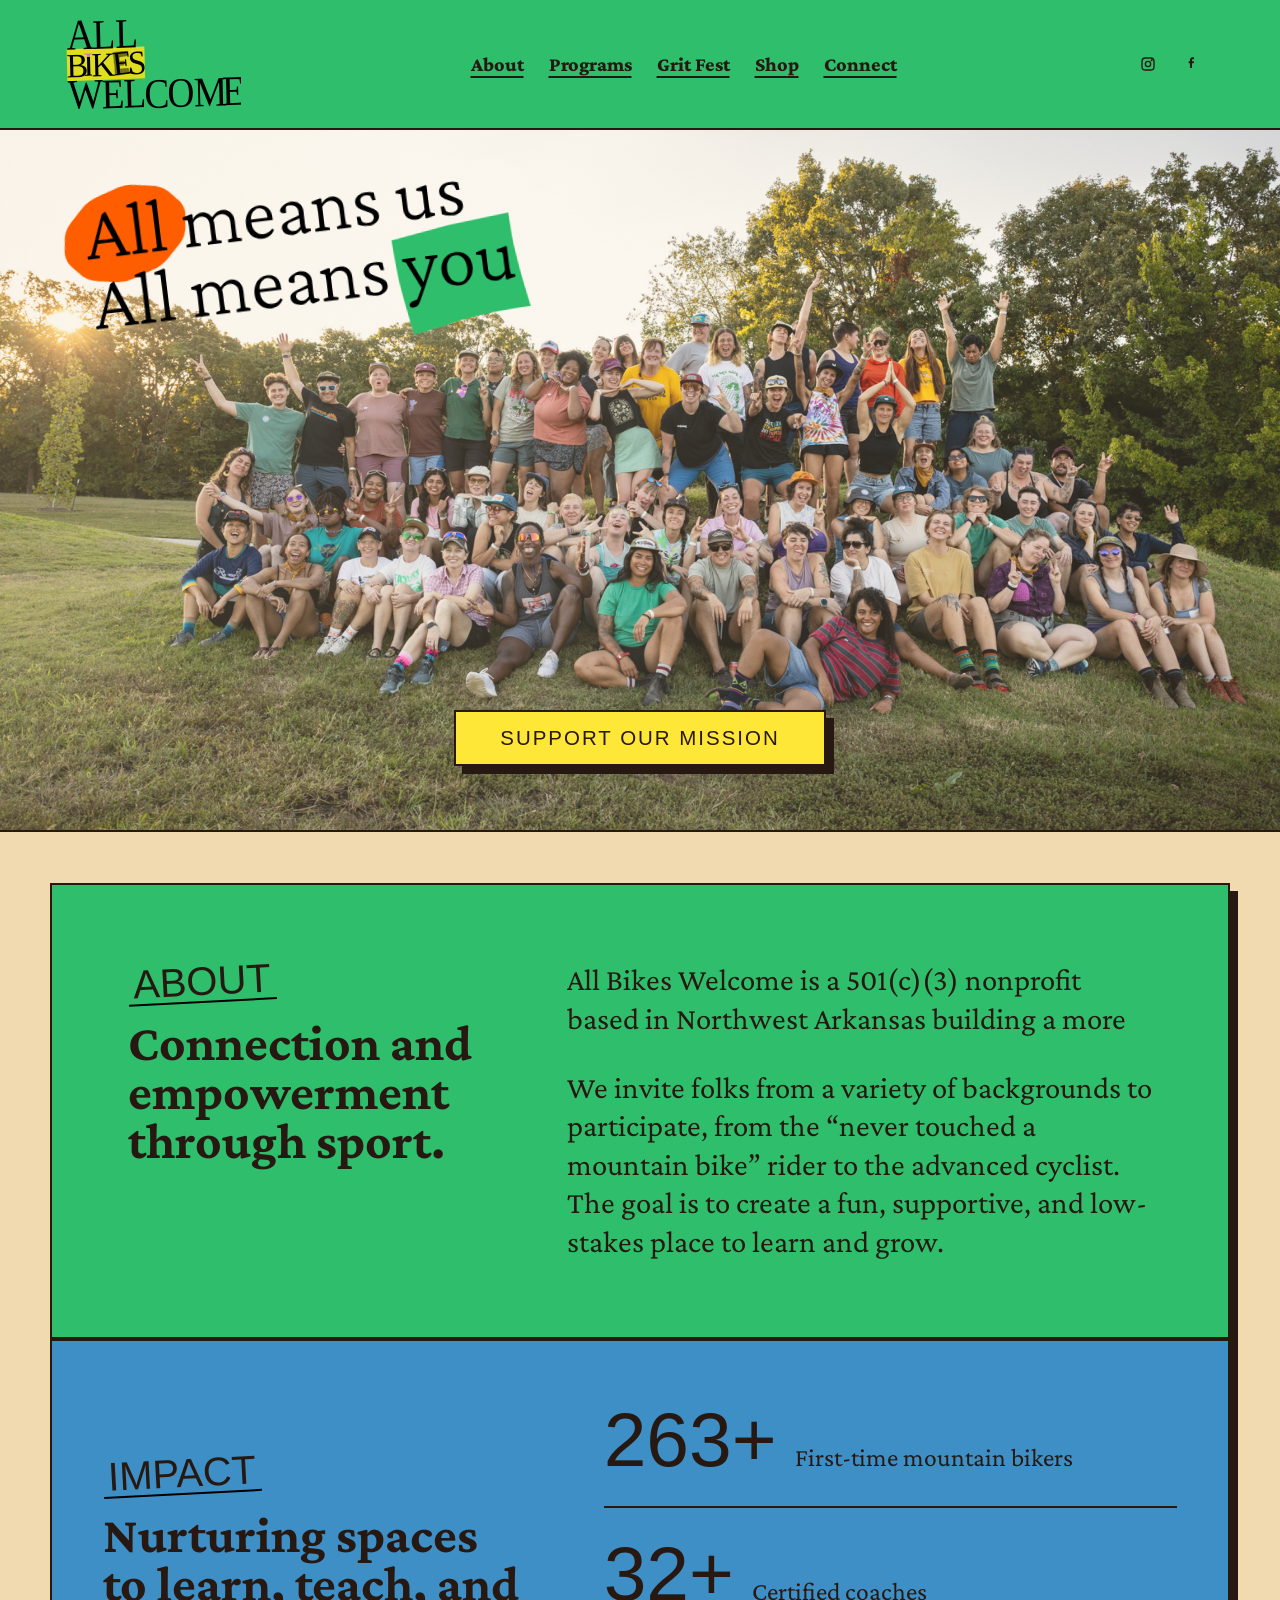
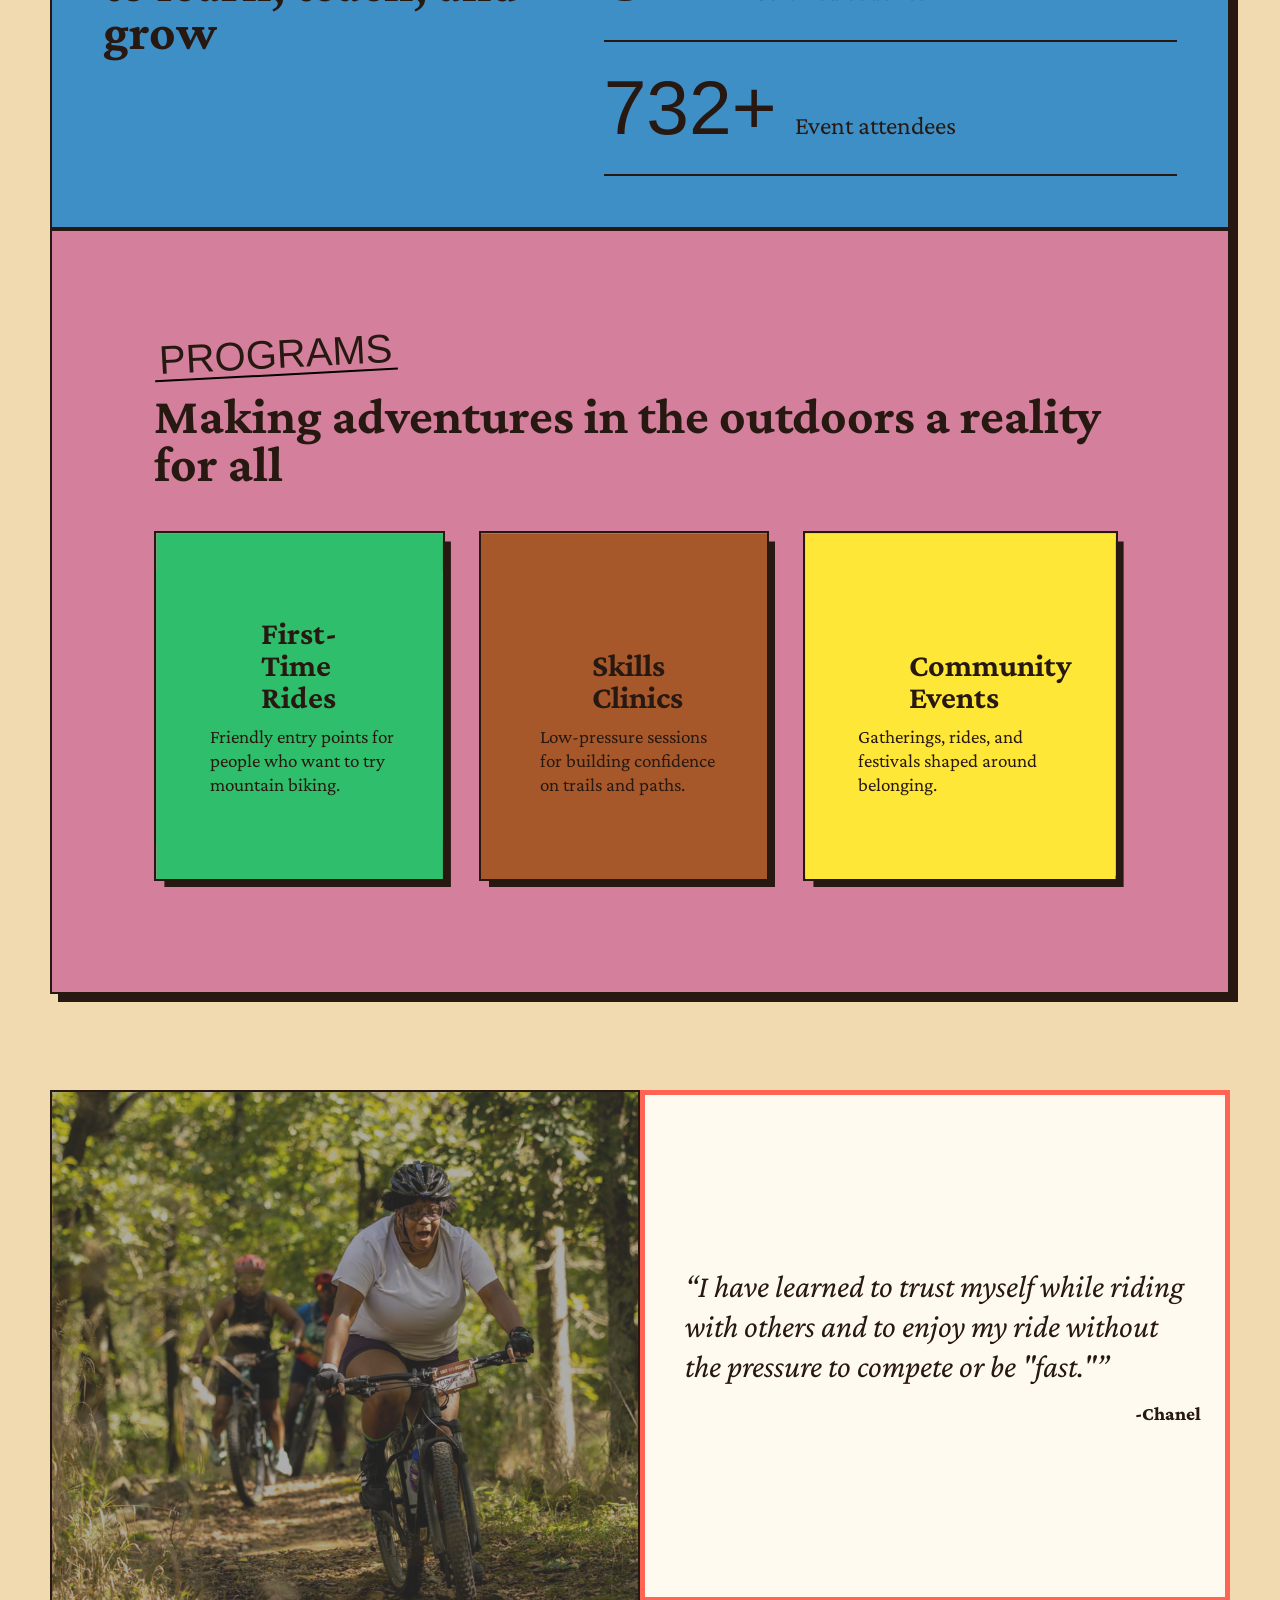
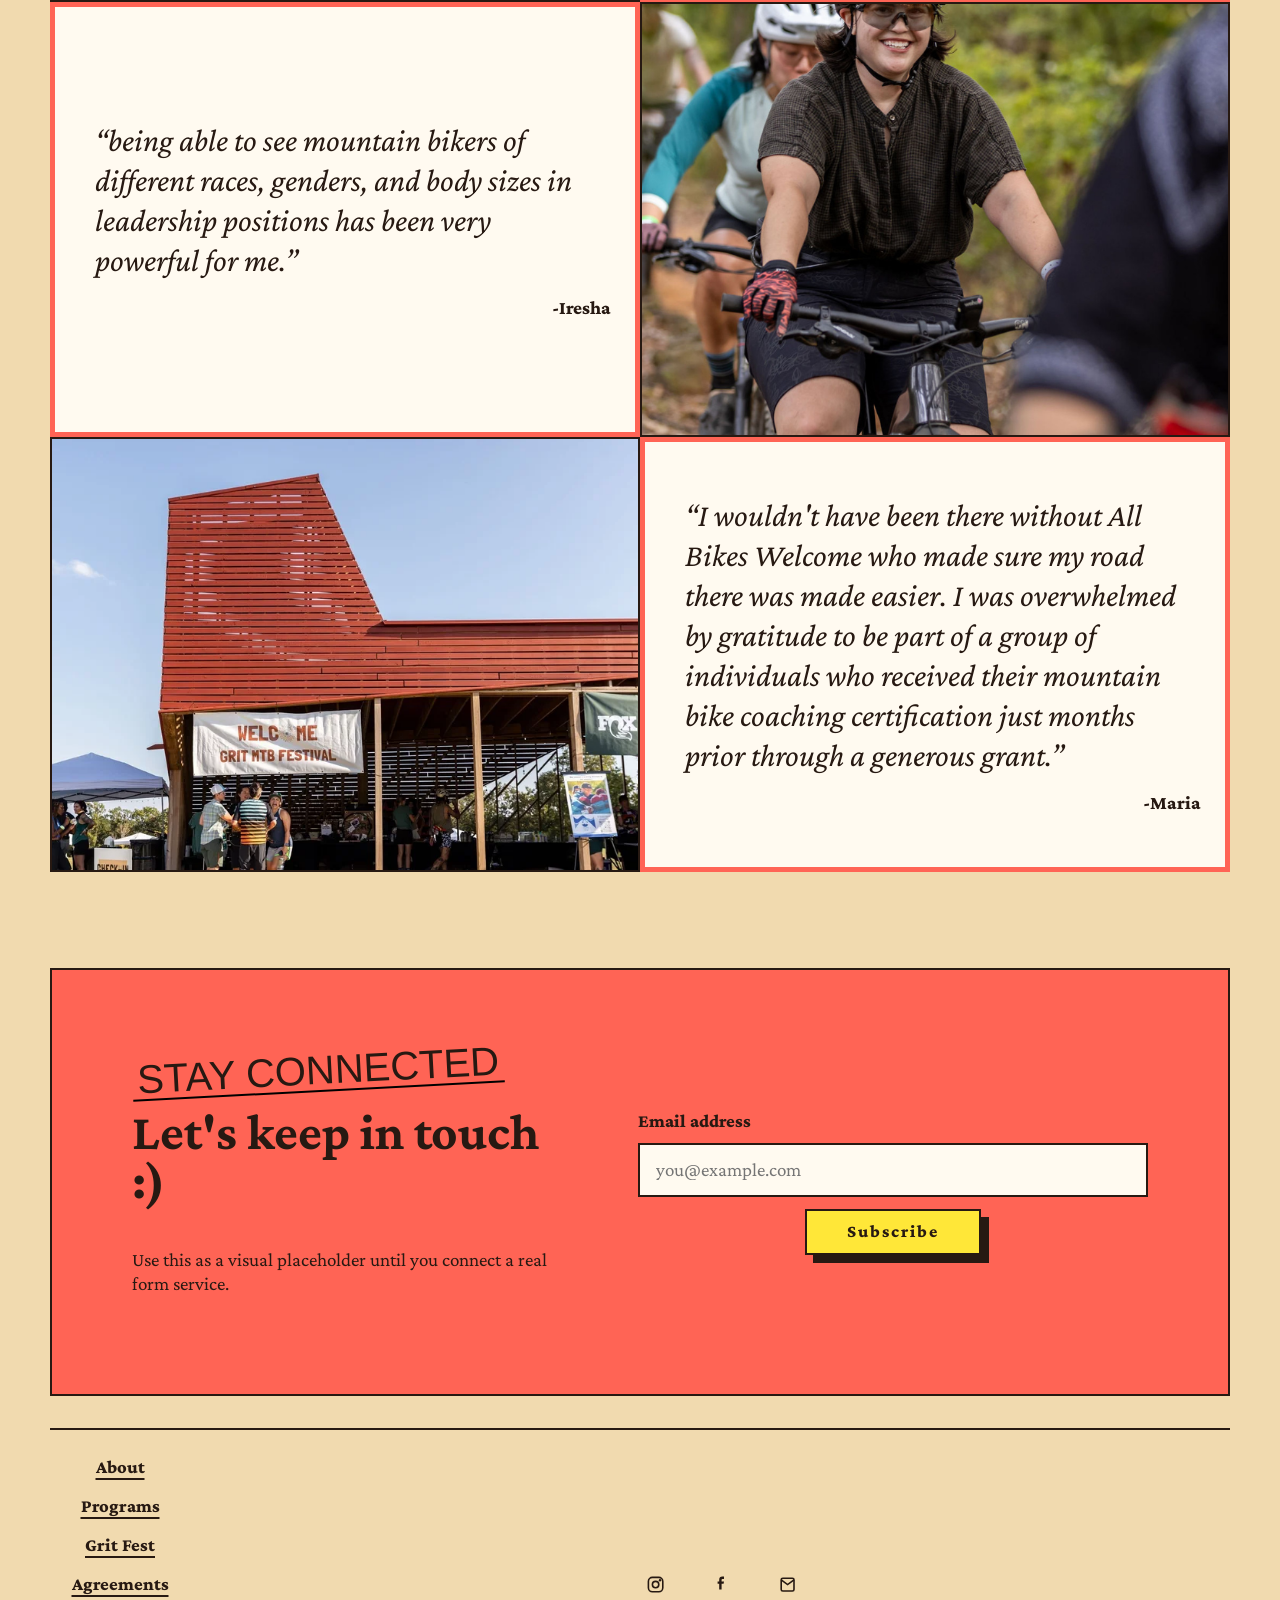
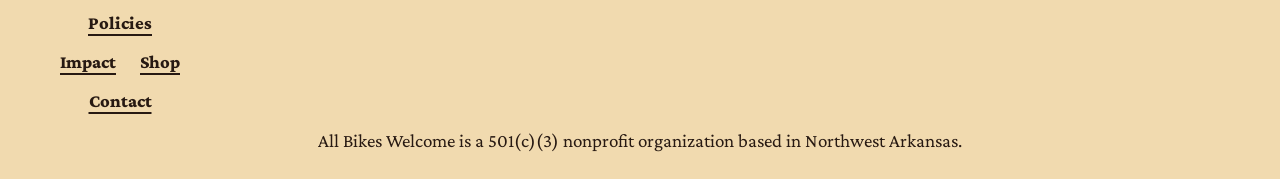
==== commit 8a738aa4: "Add files via upload" ====
--- a/index.html
+++ b/index.html
@@ -14,7 +14,7 @@
     <header class="site-header">
       <a class="brand-mark" href="#top" aria-label="All Bikes Welcome home">
         <img class="logo-primary" src="assets/logo-primary.svg" alt="All Bikes Welcome">
-        <img class="logo-alt" src="assets/ABW-Header Logo.svg" alt="ABW">
+        <img class="logo-alt" src="assets/logo-alt.svg" alt="ABW">
       </a>
 
       <button class="menu-toggle" type="button" aria-expanded="false" aria-controls="site-nav">
@@ -25,11 +25,46 @@
       </button>
 
       <nav class="site-nav" id="site-nav" aria-label="Primary navigation">
-        <a href="#about">About</a>
-        <a href="#programs">Programs</a>
-        <a href="grit-fest.html">Grit Fest</a>
-        <a href="shop.html">Shop</a>
-        <a href="#connect">Connect</a>
+        <img class="nav-logo" src="assets/logo-primary.svg" alt="All Bikes Welcome">
+        <div class="nav-main-menu">
+          <a href="#about">About</a>
+          <a href="#programs">Programs</a>
+          <div class="nav-item nav-item-grit">
+            <button class="nav-link nav-submenu-toggle" type="button" aria-expanded="false" aria-controls="grit-fest-menu">
+              Grit Fest
+            </button>
+            <div class="nav-dropdown" id="grit-fest-menu">
+              <a href="event-info.html">Event Info</a>
+              <a href="faqs.html">FAQ</a>
+              <a href="event-policies.html">Policies</a>
+              <a href="community-agreements.html">Agreements</a>
+            </div>
+          </div>
+          <a href="shop.html">Shop</a>
+          <a href="#connect">Connect</a>
+        </div>
+        <div class="nav-submenu-page" aria-label="Grit Fest navigation">
+          <button class="nav-back" type="button">Back</button>
+          <p class="nav-submenu-title">Grit Fest</p>
+          <a href="event-info.html">Event Info</a>
+          <a href="faqs.html">FAQ</a>
+          <a href="event-policies.html">Policies</a>
+          <a href="community-agreements.html">Agreements</a>
+        </div>
+        <div class="nav-social" aria-label="Social links">
+          <a class="social-button" href="https://www.instagram.com/allbikeswelcome/" target="_blank" rel="noreferrer noopener" aria-label="Instagram">
+            <svg viewBox="0 0 24 24" aria-hidden="true" focusable="false">
+              <rect x="3" y="3" width="18" height="18" rx="5" ry="5" fill="none" stroke="currentColor" stroke-width="2"/>
+              <circle cx="12" cy="12" r="4" fill="none" stroke="currentColor" stroke-width="2"/>
+              <circle cx="17.5" cy="6.5" r="1.5" fill="currentColor"/>
+            </svg>
+          </a>
+          <a class="social-button" href="https://www.facebook.com/allbikeswelcome/" target="_blank" rel="noreferrer noopener" aria-label="Facebook">
+            <svg viewBox="0 0 24 24" aria-hidden="true" focusable="false">
+              <path d="M15 2h-2a4 4 0 00-4 4v2H7v3h2v7h3v-7h2.5l.5-3H12V6a1 1 0 011-1h2V2Z" fill="currentColor"/>
+            </svg>
+          </a>
+        </div>
       </nav>
       <div class="header-social" aria-label="Social links">
         <a class="social-button" href="https://www.instagram.com/allbikeswelcome/" target="_blank" rel="noreferrer noopener" aria-label="Instagram">
@@ -44,12 +79,7 @@
             <path d="M15 2h-2a4 4 0 00-4 4v2H7v3h2v7h3v-7h2.5l.5-3H12V6a1 1 0 011-1h2V2Z" fill="currentColor"/>
           </svg>
         </a>
-        <a class="social-button" href="mailto:info@allbikeswelcome.org" aria-label="Email">
-          <svg viewBox="0 0 24 24" aria-hidden="true" focusable="false">
-            <path d="M4 6a2 2 0 012-2h12a2 2 0 012 2v12a2 2 0 01-2 2H6a2 2 0 01-2-2V6z" fill="none" stroke="currentColor" stroke-width="2"/>
-            <path d="M4 6l8 6 8-6" fill="none" stroke="currentColor" stroke-width="2"/>
-          </svg>
-        </a>
+
       </div>
     </header>
 
@@ -124,52 +154,38 @@
       </section>  
       
 
-      <section class="photo-grid" aria-label="All Bikes Welcome programs in action">
-        
-        <figure>
+      <section class="story-section" aria-label="All Bikes Welcome programs and testimonials">
+        <figure class="story-photo story-photo-primary">
           <img src="assets/home-community.webp" alt="All Bikes Welcome riders gathered together">
-          <figcaption>Programs built around belonging.</figcaption>
-        </figure>
-        <figure>
-          <img src="assets/home-outdoors.webp" alt="All Bikes Welcome outdoor programming">
-          <figcaption>Low-pressure ways to get outside.</figcaption>
-        </figure>
-      </section>
-
-
-
-       
-
-
-
-      <section class="quotes" aria-label="Community testimonials">
-        <figure>
+        </figure>
+        <figure class="story-quote">
           <blockquote>
-            “Since joining All Bikes Welcome, I feel more confident and secure in my body
-            as an overall cyclist, especially in mountain biking. I have learned to trust
-            myself while riding with others and to enjoy my ride without the pressure to
+            “I have learned to trust myself while riding with others and to enjoy my ride without the pressure to
             compete or be "fast."”
           </blockquote>
-          <figcaption>Chanel</figcaption>
-        </figure>
-        <figure>
+          <figcaption>-Chanel</figcaption>
+        </figure>
+        <figure class="story-quote">
           <blockquote>
-            “All Bikes Welcome has worked diligently to expand the representation of who
-            is considered a mountain biker, as the mountain biking community has historically
-            been white, straight and male, and being able to see mountain bikers of different
-            races, genders, and body sizes in leadership positions has been very powerful
+            “being able to see mountain bikers of different races, genders, and body sizes in leadership positions has been very powerful
             for me.”
           </blockquote>
-          <figcaption>Iresha</figcaption>
-        </figure>
-        <figure>
+          <figcaption>-Iresha</figcaption>
+        </figure>
+        <figure class="story-photo">
+          <img src="assets/home-outdoors.webp" alt="All Bikes Welcome outdoor programming">
+        </figure>
+        <figure class="story-photo story-photo-span">
+          <img src="assets/event-activities.webp" alt="All Bikes Welcome community programming placeholder">
+        </figure>
+        <figure class="story-quote">
           <blockquote>
             “I wouldn't have been there without All Bikes Welcome who made sure my road
             there was made easier. I was overwhelmed by gratitude to be part of a group
             of individuals who received their mountain bike coaching certification just
             months prior through a generous grant.”
           </blockquote>
-          <figcaption>Maria</figcaption>
+          <figcaption>-Maria</figcaption>
         </figure>
       </section>
 
@@ -190,19 +206,15 @@
     </main>
 
     <footer class="site-footer">
-      <img src="assets/logo-alt.svg" alt="All Bikes Welcome">
       <div class="footer-links">
         <a href="#about">About</a>
         <a href="#programs">Programs</a>
         <a href="grit-fest.html">Grit Fest</a>
-        <a href="event-info.html">Event Info</a>
-        <a href="faqs.html">FAQ</a>
         <a href="community-agreements.html">Agreements</a>
         <a href="event-policies.html">Policies</a>
         <a href="impact-report.html">Impact</a>
         <a href="shop.html">Shop</a>
         <a href="#connect">Contact</a>
-        <a href="https://www.instagram.com/allbikeswelcome/" target="_blank" rel="noreferrer">Instagram</a>
       </div>
       <div class="social-links" aria-label="Social links">
         <a class="social-button" href="https://www.instagram.com/allbikeswelcome/" target="_blank" rel="noreferrer noopener" aria-label="Instagram">
--- a/styles.css
+++ b/styles.css
@@ -13,12 +13,12 @@
 
 @font-face {
   font-family: "Libertario";
-  src: url("fonts/LIBERTARIO.otf") format("opentype");
+  src:url(assets/LIBERTARIO.otf) format("opentype");
 }
 
 @font-face {
   font-family: "Respect Outline";
-  src: url("fonts/RESPECT-Outline.otf") format("opentype");
+  src: url(assets/RESPECT-Outline.otf) format("opentype");
 }
 
 :root {
@@ -98,7 +98,7 @@
 .section-grid,
 .programs,
 .impact,
-.quotes,
+.story-section,
 .newsletter,
 .site-footer {
   width: min(var(--max-width), calc(100% - 92px));
@@ -118,7 +118,7 @@
 }
 
 .site-header {
-  min-height: 102px;
+  min-height: 80px;
   display: grid;
   grid-template-columns: auto 1fr auto;
   align-items: center;
@@ -134,10 +134,11 @@
 .brand-mark {
   display: flex;
   align-items: center;
+  justify-self: start;
 }
 
 .brand-mark img {
-  width: clamp(120px, 16vw, 175px);
+  width: clamp(70px, 16vw, 175px);
   height: auto;
   max-width: 100%;
   transition: width 180ms ease, transform 180ms ease;
@@ -149,6 +150,12 @@
 }
 
 .logo-alt {
+  display: none;
+}
+
+.nav-logo,
+.nav-title-asset,
+.site-nav .nav-social {
   display: none;
 }
 
@@ -162,10 +169,70 @@
   font-weight: 800;
 }
 
+.nav-main-menu {
+  display: flex;
+  align-items: center;
+  justify-content: center;
+  flex-wrap: wrap;
+  gap: 10px 25px;
+}
+
+.nav-item {
+  position: relative;
+}
+
+.nav-link,
+.nav-back {
+  appearance: none;
+  border: 0;
+  padding: 0;
+  background: transparent;
+  color: inherit;
+  cursor: pointer;
+  font: inherit;
+}
+
+.nav-link {
+  text-decoration: underline;
+  text-decoration-thickness: 2px;
+  text-underline-offset: 5px;
+}
+
+.nav-dropdown {
+  position: absolute;
+  top: calc(100% + 12px);
+  left: 50%;
+  display: none;
+  min-width: 190px;
+  padding: 14px;
+  background: var(--yellow);
+  border: var(--border);
+  box-shadow: 6px 6px 0 var(--ink);
+  transform: translateX(-50%);
+  z-index: 20;
+}
+
+.nav-dropdown a {
+  display: block;
+  padding: 7px 4px;
+  white-space: nowrap;
+}
+
+.nav-item:hover .nav-dropdown,
+.nav-item:focus-within .nav-dropdown,
+.nav-item.is-dropdown-open .nav-dropdown {
+  display: block;
+}
+
+.nav-submenu-page {
+  display: none;
+}
+
 .header-social {
   display: flex;
   align-items: center;
   gap: 0px;
+  justify-self: end;
 }
 
 .header-social .social-button {
@@ -180,12 +247,11 @@
 
 .menu-toggle {
   display: none;
-  min-width: 40px;
-  height: 48px;
-  padding-inline: 10px;
+  width: 35px;
+  height: 35px;
+  padding: 0;
   place-items: center;
-  grid-template-columns: 1fr auto;
-  gap: 2px;
+  gap: .5px;
   border: var(--border);
   background: var(--yellow);
   box-shadow: 4px 4px 0 var(--ink);
@@ -198,19 +264,18 @@
 }
 
 .menu-toggle span:not(.menu-toggle-text) {
-  width: 25px;
+  width: 21px;
   height: 3px;
   background: var(--ink);
-  grid-column: 2;
+  grid-column: 1;
 }
 
 .menu-toggle-text {
-  grid-column: 1;
-  grid-row: 1 / span 4;
-  align-self: center;
+  display: none;
 }
 
 .site-nav a,
+.site-nav button,
 .text-link,
 .footer-links a {
   text-decoration-thickness: 2px;
@@ -232,6 +297,7 @@
   letter-spacing: 2px;
   text-decoration: none;
   text-transform: uppercase;
+  white-space: nowrap;
 }
 
 .button-small {
@@ -265,12 +331,11 @@
   content: "";
   position: absolute;
   inset: 0;
-  background: linear-gradient(90deg, rgba(241, 218, 175, 0.547), rgba(241, 218, 175, 0.28));
+  background: linear-gradient(90deg, rgba(241, 218, 175, 0.242), rgba(239, 217, 177, 0.163));
 }
 
 .hero-copy {
   z-index: 2;
-  max-width: 940px;
 }
 
 .hero-title {
@@ -305,7 +370,15 @@
   justify-content: center;
   flex-wrap: wrap;
   gap: 24px;
-  margin-top: 2rem;
+  margin: 2rem auto 0;
+}
+
+.hero-actions .button {
+  max-width: calc(100vw - 56px);
+  min-width: 260px;
+  font-size: clamp(1rem, 1.6vw, 1.3rem);
+  letter-spacing: clamp(1px, 0.4vw, 2px);
+  padding: 1rem 2.75rem;
 }
 
 .hero-shape {
@@ -372,18 +445,17 @@
   box-shadow: var(--shadow);
   margin-inline: auto;
   max-width: min(var(--max-width), calc(100% - 32px));
+  overflow: hidden;
 }
 
 .card-grid {
   counter-reset: program-number;
+  padding: 0 8px 8px 0;
 }
 
 .section-heading {
-  display: ;
-  justify-content: space-between;
-  align-items: end;
-  gap: 32px;
-  margin-bottom: clamp(32px, 0vw, 64px);
+  display: block;
+  margin-bottom: clamp(16px, 0vw, 32px);
 }
 
 .section-heading h2 {
@@ -452,6 +524,7 @@
   font-weight: 900;
   line-height: 1;
   color: rgba(39, 25, 18, 0.2);
+  display: none;
 }
 
 .program-card:nth-child(1)::before {
@@ -527,7 +600,7 @@
   grid-template-columns: 0.85fr 1.15fr;
   gap: clamp(24px, 6vw, 80px);
   align-items: center;
-  padding: clamp(40px, 8vw, 80px);
+  padding: clamp(40px, 4vw, 80px);
   background: var(--blue);
   border: var(--border);
   box-shadow: var(--shadow);
@@ -689,7 +762,7 @@
   border: var(--border);
   box-shadow: 5px 5px 0 var(--ink);
   font-family: "Crimson Pro", Georgia, serif;
-  font-size: clamp(1.1rem, 2vw, 1.45rem);
+  font-size: clamp(1.1rem, 3vw, 2.45rem);
   font-weight: 800;
 }
 
@@ -712,29 +785,59 @@
   background: var(--pink);
 }
 
-.quotes {
-  display: grid;
-  grid-template-columns: repeat(3, 1fr);
-  gap: 18px;
-  padding-block: clamp(72px, 1vw, 140px);
-}
-
-figure {
+.story-section {
+  display: grid;
+  grid-template-columns: repeat(2, minmax(0, 1fr));
+  grid-auto-rows: minmax(280px, auto);
+  gap: 0;
+  margin-block: clamp(56px, 8vw, 96px);
+}
+
+.story-photo,
+.story-quote {
   margin: 0;
+}
+
+.story-photo {
+  position: relative;
+  min-height: clamp(300px, 34vw, 500px);
+  border: var(--border);
+  background: var(--white);
+  overflow: hidden;
+}
+
+.story-photo-primary {
+  min-height: clamp(340px, 40vw, 560px);
+}
+
+.story-photo img {
+  position: absolute;
+  inset: 0;
+  width: 100%;
+  height: 100%;
+  object-fit: cover;
+}
+
+.story-quote {
+  display: flex;
+  flex-direction: column;
+  justify-content: center;
   padding: 24px;
   border-left: 8px solid var(--coral);
   background: var(--white);
+  border: 5px solid var(--coral);
 }
 
 blockquote {
   margin: 0 1rem 1rem;
-  font-size: clamp(1.25rem, 2vw, 1.25rem);
+  font-size: clamp(1.25rem, 3vw, 2rem);
   font-style: italic;
 }
 
 figcaption {
   font-family: "Crimson Pro", Georgia, serif;
   font-weight: 800;
+  text-align: right;
 }
 
 .newsletter {
@@ -744,7 +847,7 @@
   gap: clamp(24px, 6vw, 72px);
   align-items: center;
   padding: clamp(40px, 8vw, 80px);
-  margin-bottom: 3rem;
+  margin-bottom: 2rem;
   background: var(--coral);
   border: var(--border);
   overflow: hidden;
@@ -776,7 +879,7 @@
 }
 
 .signup-form div {
-  display: flex;
+  display: grid;
   gap: 12px;
 }
 
@@ -792,6 +895,7 @@
 }
 
 .signup-form .button {
+  justify-self: center;
   font-family: "Crimson Pro", Georgia, serif;
   font-size: 1.1rem;
   font-weight: 800;
@@ -801,9 +905,9 @@
 .site-footer {
   display: grid;
   grid-template-columns: 140px 1fr;
-  gap: 24px;
+  gap: 16px 24px;
   align-items: center;
-  padding-block: 36px;
+  padding-block: 26px;
   border-top: var(--border);
 }
 
@@ -812,24 +916,29 @@
 }
 
 .site-footer p {
-  grid-column: 2;
+  grid-column: 1 / -1;
   margin: 0;
+  text-align: center;
 }
 
 .footer-links {
   display: flex;
   flex-wrap: wrap;
+  justify-content: center;
   gap: 16px 24px;
   font-family: "Crimson Pro", Georgia, serif;
   font-size: 1.15rem;
   font-weight: 800;
+  text-align: center;
 }
 
 .social-links {
+  grid-column: 2;
   display: flex;
   flex-wrap: wrap;
+  justify-content: center;
   gap: 14px;
-  margin-top: 1rem;
+  margin-top: 0;
 }
 
 .social-button {
@@ -839,7 +948,6 @@
   width: 52px;
   height: 52px;
   border: none;
-  background: url('assets/light%20bend%20square.svg') no-repeat center /;
   color: var(--ink);
   text-decoration: none;
 }
@@ -1355,9 +1463,17 @@
 
 @media (max-width: 850px) {
   .site-header {
-    grid-template-columns: 1fr auto;
-    align-items: start;
-    padding-inline: 16px;
+    grid-template-columns: 1fr auto auto;
+    align-items: center;
+    padding-inline: 4px 16px;
+    flex-wrap: wrap;
+    position: relative;
+  }
+
+  .brand-mark {
+    justify-self: start;
+    width: auto;
+    grid-column: 1;
   }
 
   .logo-primary {
@@ -1366,32 +1482,189 @@
 
   .logo-alt {
     display: block;
-    width: clamp(20px, 5vw, 32px);
+    width: clamp(58px, 16vw, 84px);
     height: auto;
-    max-height: 56px;
+    max-height: 90px;
+    margin-inline: 15px;
+  }
+
+  .site-header.nav-open .brand-mark {
+    display: none;
+  }
+
+  .site-header.nav-open .header-social {
+    display: none;
+  }
+
+  .site-nav {
+    padding: 170px 24px 24px 24px;
+  }
+
+  .nav-main-menu,
+  .nav-submenu-page {
+    width: 100%;
+  }
+
+  .nav-main-menu {
+    display: flex;
+    flex-direction: column;
+    align-items: flex-end;
+    gap: 34px;
+  }
+
+  .nav-item {
+    width: 100%;
+    text-align: right;
+  }
+
+  .nav-link {
+    font-size: inherit;
+    line-height: inherit;
+  }
+
+  .nav-dropdown {
+    display: none;
+  }
+
+  .nav-submenu-page {
+    flex-direction: column;
+    align-items: flex-end;
+    gap: 26px;
+  }
+
+  .nav-submenu-title {
+    margin: 0 0 6px;
+    font-family: "Libertario", Impact, sans-serif;
+    font-size: clamp(2.5rem, 8vw, 5.5rem);
+    line-height: 0.9;
+    text-transform: uppercase;
+  }
+
+  .nav-back {
+    align-self: flex-start;
+    padding: 0.45rem 0.9rem;
+    border: var(--border);
+    background: var(--yellow);
+    box-shadow: 4px 4px 0 var(--ink);
+    font-size: 1.2rem;
+    line-height: 1;
+  }
+
+  .site-header.nav-submenu-open .nav-main-menu {
+    display: none;
+  }
+
+  .site-header.nav-submenu-open .nav-submenu-page {
+    display: flex;
+  }
+
+  .site-nav .nav-logo {
+    position: absolute !important;
+    top: 24px;
+    left: 24px;
+    width: 240px;
+    max-width: 240px;
+    height: auto;
+    z-index: 110;
+  }
+
+  .site-nav .nav-social {
+    display: flex;
+    gap: 12px;
+    margin-top: auto;
+    align-items: center;
+  }
+
+  .site-nav .nav-social .social-button {
+    width: 44px;
+    height: 44px;
+  }
+
+  .brand-mark img {
+  width: clamp(80px, 18vw, 175px);
   }
 
   .menu-toggle {
     display: grid;
+    grid-column: 3;
+    grid-row: 1;
+    justify-self: end;
+  }
+
+  .site-nav {
+    position: fixed;
+    top: 0;
+    left: 0;
+    right: 0;
+    bottom: 0;
+    display: none;
+    flex-direction: column;
+    justify-content: flex-start;
+    gap: 34px;
+    padding: 160px 24px 24px 24px;
+    background: var(--header-bg);
+    z-index: 100;
+    width: 100vw;
+    height: 100vh;
+    text-align: right;
+    font-size: clamp(2.75rem, 6vw, 5rem);
+    line-height: 1.1;
+    font-variation-settings: "wght" 700;
+  }
+
+  .site-nav .nav-logo {
+    display: block;
+    position: absolute !important;
+    top: 24px;
+    left: 24px;
+    width: 240px;
+    max-width: 150px;
+    height: auto;
+    z-index: 110;
+  }
+
+  .site-nav .nav-title-asset {
+    display: block;
+    position: absolute;
+    left: 24px;
+    bottom: 92px;
+    width: clamp(260px, 42vw, 720px);
+    max-width: calc(100% - 48px);
+    height: auto;
+    object-fit: contain;
+    transform: rotate(-7deg);
+    transform-origin: left bottom;
+    filter: blur(.3px);
+  }
+
+  .site-nav .nav-social {
+    display: flex;
+    position: absolute;
+    right: 24px;
+    bottom: 24px;
+    justify-content: flex-end;
+    gap: 12px;
+    z-index: 110;
+  }
+
+  .site-header.nav-open .site-nav {
+    display: flex;
+  }
+
+  .header-social {
     grid-column: 2;
     grid-row: 1;
-    justify-self: end;
-  }
-
-  .site-nav {
-    display: none;
-    grid-column: 1 / -1;
-    grid-row: 2;
-    justify-content: flex-start;
-    padding-top: 18px;
-  }
-
-  .site-header.nav-open .site-nav {
-    display: flex;
-  }
-
-  .header-social {
-    display: none;
+    gap: 0px;
+  }
+  
+  .header-social .social-button {
+    width: 40px;
+    height: 40px;
+  }
+  
+  .header-social .social-button svg {
+    width: 1.2rem;
+    height: 1.25rem;
   }
 
   .hero,
@@ -1427,17 +1700,99 @@
 
   .card-grid,
   .photo-grid,
-  .quotes,
   .purpose-grid,
   .info-list,
   .timeline-days,
   .two-column-copy {
     grid-template-columns: 1fr;
   }
+  
+  .story-section {
+    grid-template-columns: repeat(2, minmax(0, 1fr));
+    grid-auto-rows: minmax(160px, auto);
+    gap: 0;
+  }
+
+    .story-section > .story-quote:first-of-type {
+    padding: 24px;
+    min-height: auto;
+    display: flex;
+    flex-direction: column;
+    justify-content: center;
+    line-height: 1;
+    z-index: 3;
+  }
+  
+  .story-section > .story-quote:last-of-type {
+    grid-column: 1 / -1;
+    padding: 24px;
+    min-height: auto;
+    display: flex;
+    flex-direction: column;
+    justify-content: center;
+    line-height: 1;
+    z-index: 0;
+  }
+  
+    .story-section > .story-photo:last-of-type {
+    grid-column: 1 / -1;
+    }
+    
+  .story-photo {
+    min-height: auto;
+    aspect-ratio: fill;
+    box-shadow: none;
+    gap: none;
+    z-index: 2;
+  }
+  
+  .story-photo-primary {
+    min-height: auto;
+  }
+
+  .story-photo-span {
+    grid-column: 1 / -1;
+  }
+  
+  .story-quote {
+    padding: 15px 16px;
+    min-height: auto;
+    aspect-ratio: 1;
+    display: flex;
+    flex-direction: column;
+    justify-content: center;
+    line-height: 1;
+    z-index: 3;
+  }
+  
+  blockquote {
+    margin: 0 0.5rem 0.75rem;
+    font-size: clamp(0.95rem, 1.6vw, 1.1rem);
+  }
+  
+  figcaption {
+    font-size: clamp(0.85rem, 1.4vw, 0.95rem);
+  }
 
   .program-card {
     min-height: 220px;
-    padding: 30px 28px;
+    padding: 24px 20px;
+    font-size: 0.95rem;
+  }
+  
+  .program-card h3 {
+    font-size: 1.4rem;
+    padding-left: 0;
+  }
+  
+  .program-card h3::before {
+    display: none !important;
+  }
+  
+  .program-card:nth-child(1) h3,
+  .program-card:nth-child(2) h3,
+  .program-card:nth-child(3) h3 {
+    margin-left: 0;
   }
 
   .photo-grid figure {
@@ -1472,15 +1827,21 @@
     order: 0;
   }
 
-  .signup-form div {
-    flex-direction: column;
+  .signup-form .button {
+    width: auto;
   }
 
   .site-footer {
     grid-template-columns: 1fr;
+    justify-items: center;
+    text-align: center;
   }
 
   .site-footer p {
+    grid-column: auto;
+  }
+
+  .social-links {
     grid-column: auto;
   }
 
@@ -1498,7 +1859,7 @@
   .section-grid,
   .programs,
   .impact,
-  .quotes,
+  .story-section,
   .newsletter,
   .site-footer {
     width: min(100% - 90px, var(--max-width));
@@ -1518,7 +1879,8 @@
   }
 
   .menu-toggle {
-    min-width: 46px;
+    width: 42px;
+    height: 42px;
   }
 
   .program-card {
@@ -1542,4 +1904,9 @@
   .site-nav {
     grid-row: 2;
   }
-}
+
+  .newsletter {
+    grid: ;
+  }
+
+}
